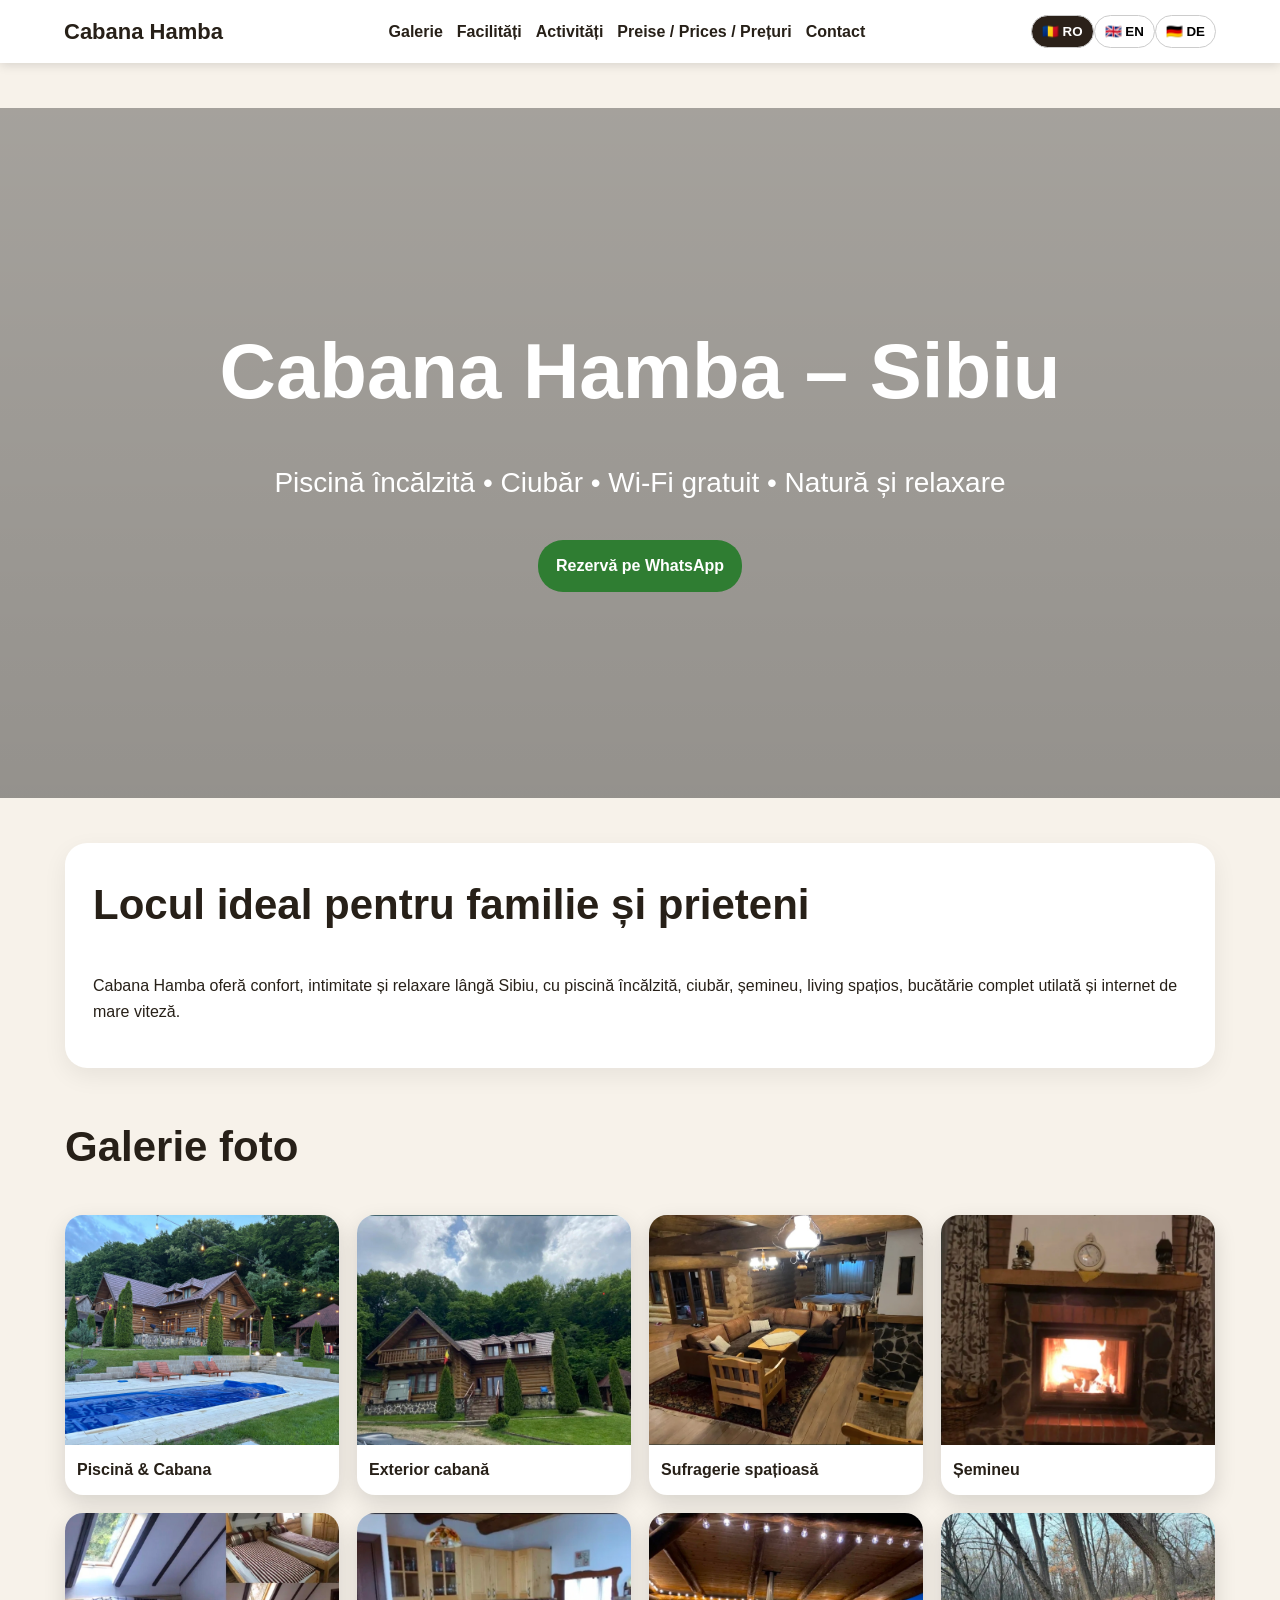
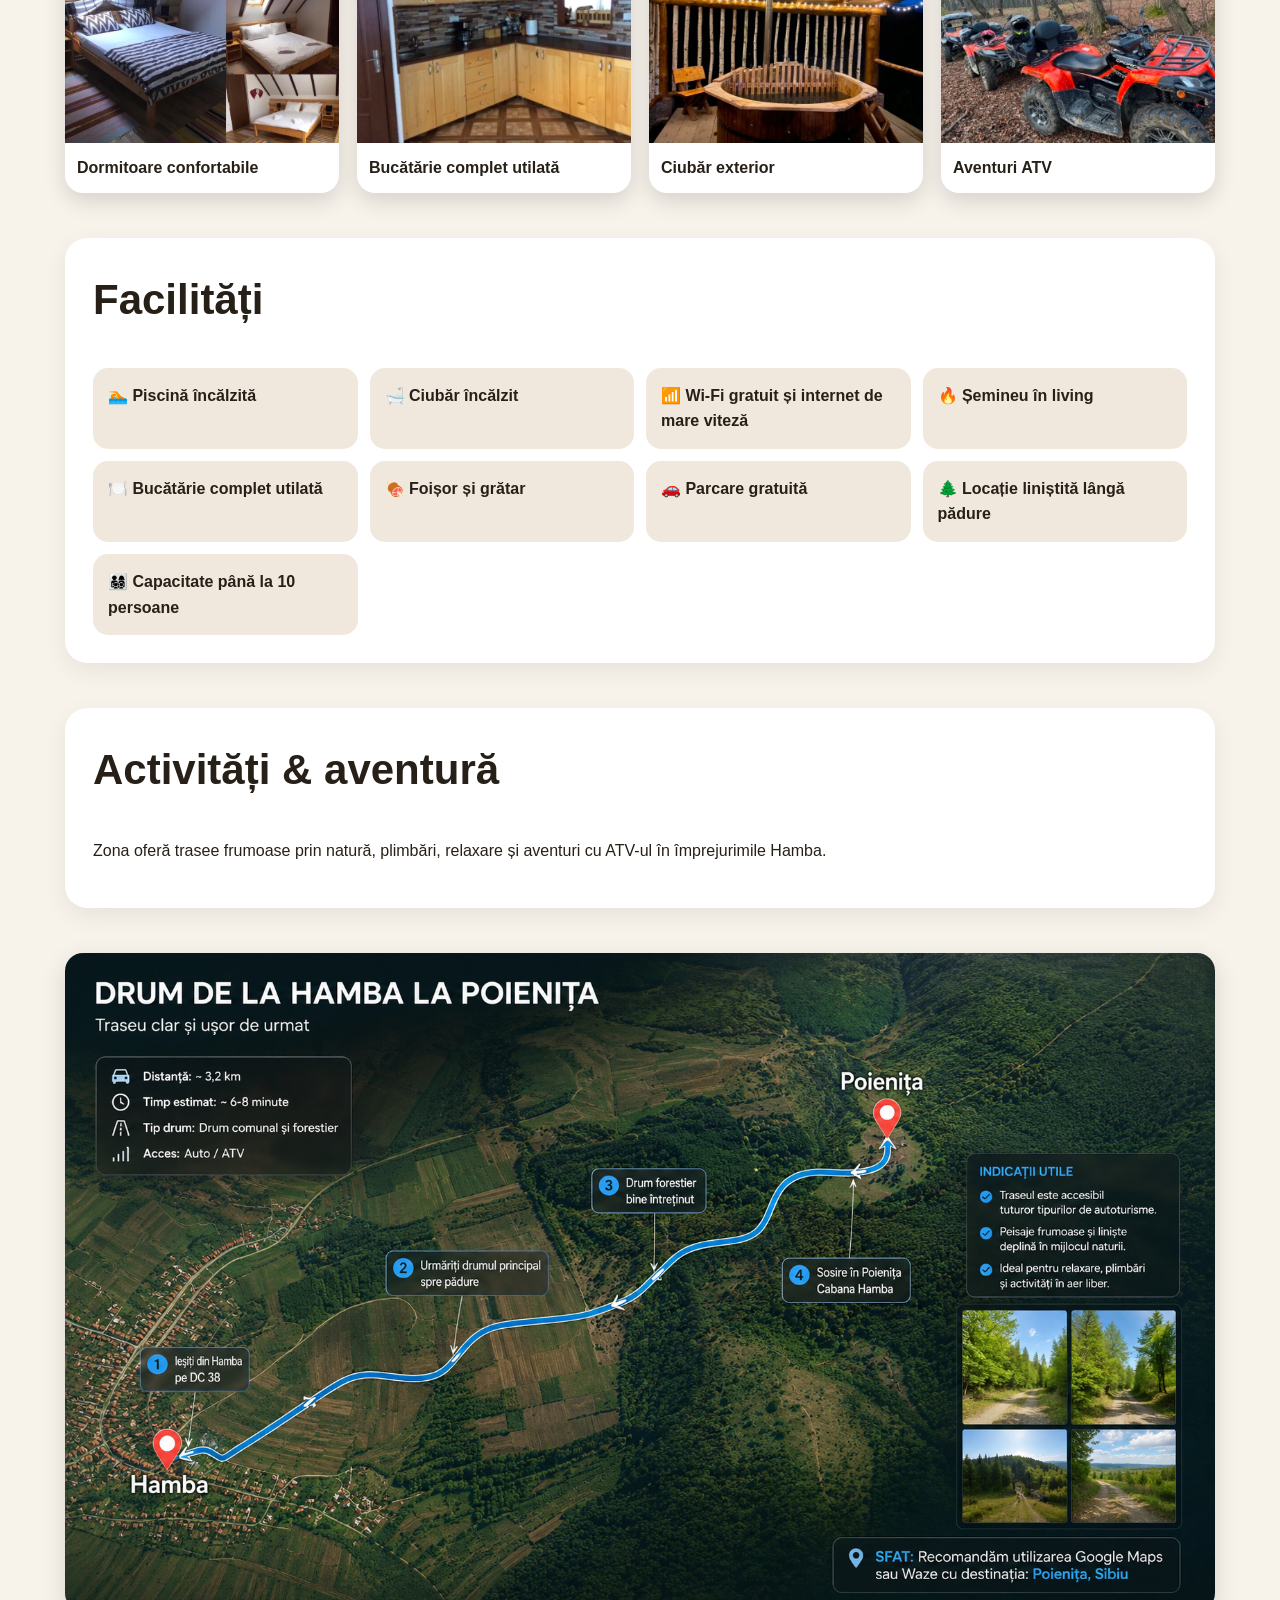
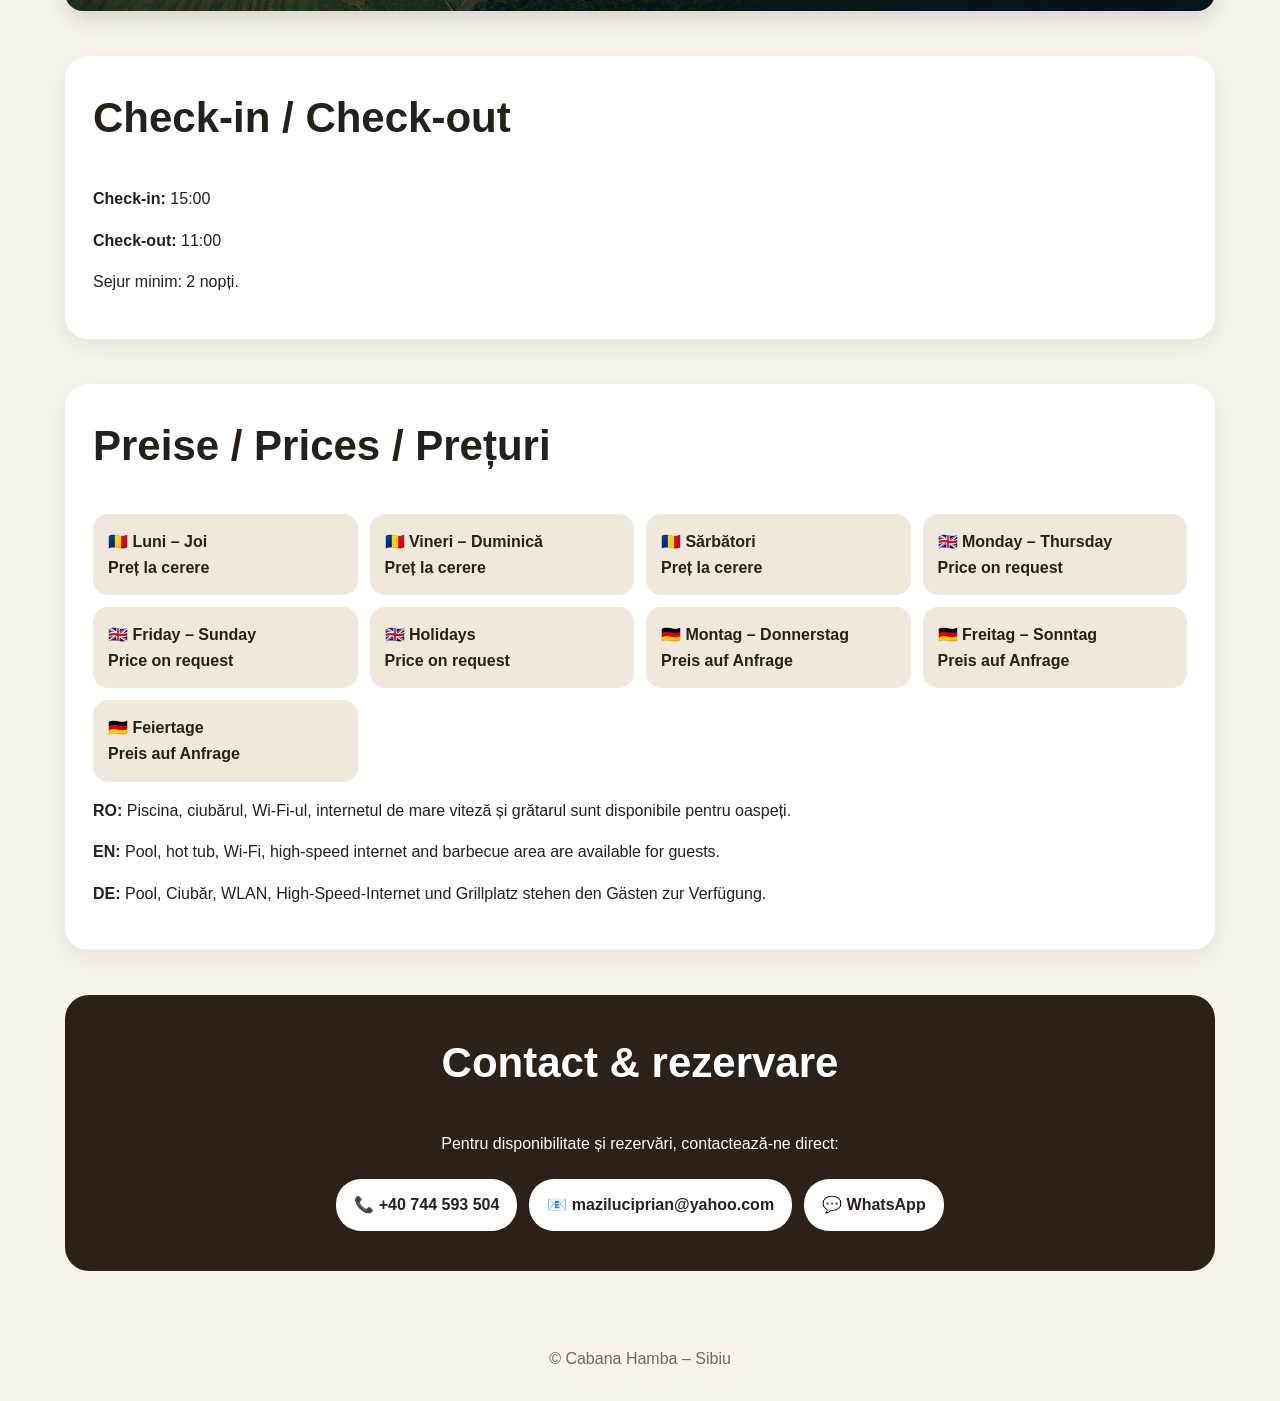
==== index.html @ 0dc269f4 "Add files via upload" ====
<!DOCTYPE html><html lang="ro"><head><meta charset="UTF-8"><meta name="viewport" content="width=device-width,initial-scale=1"><title>Cabana Hamba</title><link rel="stylesheet" href="style.css?v=4"></head><body>
<header><b>Cabana Hamba</b><nav><a data-i18n="navGallery" href="#gallery">Galerie</a><a data-i18n="navFacilities" href="#facilities">Facilități</a><a data-i18n="navActivities" href="#activities">Activități</a><a href="#prices">Preise / Prices / Prețuri</a><a data-i18n="navContact" href="#contact">Contact</a></nav><div class="lang"><button data-lang="ro">🇷🇴 RO</button><button data-lang="en">🇬🇧 EN</button><button data-lang="de">🇩🇪 DE</button></div></header>
<section class="hero"><div><h1 data-i18n="heroTitle">Cabana Hamba – Sibiu</h1><p data-i18n="heroSubtitle">Piscină încălzită • Ciubăr • Wi‑Fi gratuit • Natură și relaxare</p><a class="btn" href="https://wa.me/40744593504" data-i18n="whatsapp">Rezervă pe WhatsApp</a></div></section>
<main>
<section class="card"><h2 data-i18n="introTitle">Locul ideal pentru familie și prieteni</h2><p data-i18n="introText">Cabana Hamba oferă confort, intimitate și relaxare lângă Sibiu, cu piscină încălzită, ciubăr, șemineu, living spațios, bucătărie complet utilată și internet de mare viteză.</p></section>
<section id="gallery"><h2 data-i18n="galleryTitle">Galerie foto</h2><div class="gallery">
<figure><img src="hero-pool.jpg"><figcaption data-i18n="g1">Piscină & Cabana</figcaption></figure>
<figure><img src="cabana-exterior.jpg"><figcaption data-i18n="g2">Exterior cabană</figcaption></figure>
<figure><img src="living-room.jpg"><figcaption data-i18n="g3">Sufragerie spațioasă</figcaption></figure>
<figure><img src="fireplace.jpg"><figcaption data-i18n="g4">Șemineu</figcaption></figure>
<figure><img src="bedrooms.jpg"><figcaption data-i18n="g5">Dormitoare confortabile</figcaption></figure>
<figure><img src="kitchen.jpg"><figcaption data-i18n="g6">Bucătărie complet utilată</figcaption></figure>
<figure><img src="hot-tub.jpg"><figcaption data-i18n="g7">Ciubăr exterior</figcaption></figure>
<figure><img src="atv.jpg"><figcaption data-i18n="g8">Aventuri ATV</figcaption></figure>
</div></section>
<section id="facilities" class="card"><h2 data-i18n="facilitiesTitle">Facilități</h2><div class="features">
<div data-i18n="f1">🏊 Piscină încălzită</div><div data-i18n="f2">🛁 Ciubăr încălzit</div><div data-i18n="f3">📶 Wi‑Fi gratuit și internet de mare viteză</div><div data-i18n="f4">🔥 Șemineu în living</div><div data-i18n="f5">🍽️ Bucătărie complet utilată</div><div data-i18n="f6">🍖 Foișor și grătar</div><div data-i18n="f7">🚗 Parcare gratuită</div><div data-i18n="f8">🌲 Locație liniștită lângă pădure</div><div data-i18n="f9">👨‍👩‍👧‍👦 Capacitate până la 10 persoane</div>
</div></section>
<section id="activities" class="card"><h2 data-i18n="activitiesTitle">Activități & aventură</h2><p data-i18n="activitiesText">Zona oferă trasee frumoase prin natură, plimbări, relaxare și aventuri cu ATV-ul în împrejurimile Hamba.</p></section>
<section class="route"><img src="route-map.png" onerror="this.style.display='none'"></section>
<section class="card"><h2 data-i18n="rulesTitle">Check-in / Check-out</h2><p><b data-i18n="checkin">Check-in:</b> 15:00</p><p><b data-i18n="checkout">Check-out:</b> 11:00</p><p data-i18n="minStay">Sejur minim: 2 nopți.</p></section>

<section id="prices" class="card">
<h2>Preise / Prices / Prețuri</h2>

<div class="features">
<div><strong>🇷🇴 Luni – Joi</strong><br>Preț la cerere</div>
<div><strong>🇷🇴 Vineri – Duminică</strong><br>Preț la cerere</div>
<div><strong>🇷🇴 Sărbători</strong><br>Preț la cerere</div>

<div><strong>🇬🇧 Monday – Thursday</strong><br>Price on request</div>
<div><strong>🇬🇧 Friday – Sunday</strong><br>Price on request</div>
<div><strong>🇬🇧 Holidays</strong><br>Price on request</div>

<div><strong>🇩🇪 Montag – Donnerstag</strong><br>Preis auf Anfrage</div>
<div><strong>🇩🇪 Freitag – Sonntag</strong><br>Preis auf Anfrage</div>
<div><strong>🇩🇪 Feiertage</strong><br>Preis auf Anfrage</div>
</div>

<p><strong>RO:</strong> Piscina, ciubărul, Wi‑Fi-ul, internetul de mare viteză și grătarul sunt disponibile pentru oaspeți.</p>
<p><strong>EN:</strong> Pool, hot tub, Wi‑Fi, high-speed internet and barbecue area are available for guests.</p>
<p><strong>DE:</strong> Pool, Ciubăr, WLAN, High-Speed-Internet und Grillplatz stehen den Gästen zur Verfügung.</p>
</section>

<section id="contact" class="contact"><h2 data-i18n="contactTitle">Contact & rezervare</h2><p data-i18n="contactText">Pentru disponibilitate și rezervări, contactează-ne direct:</p><a href="tel:+40744593504">📞 +40 744 593 504</a><a href="mailto:maziluciprian@yahoo.com">📧 maziluciprian@yahoo.com</a><a href="https://wa.me/40744593504">💬 WhatsApp</a></section>
</main><footer>© Cabana Hamba – Sibiu</footer><script src="script.js?v=4"></script>
<div id="lightbox" class="lightbox" onclick="this.style.display='none'">
    <img id="lightbox-img">
</div>

<script>
document.querySelectorAll('.gallery img').forEach(img => {
    img.addEventListener('click', function() {
        document.getElementById('lightbox').style.display = 'flex';
        document.getElementById('lightbox-img').src = this.src;
    });
});
</script>
</body></html>
---- style.css ----
body{margin:0;font-family:Arial,Helvetica,sans-serif;background:#f7f2ea;color:#272018;line-height:1.6}header{position:sticky;top:0;z-index:10;background:white;display:flex;gap:16px;align-items:center;justify-content:space-between;padding:14px 5%;box-shadow:0 2px 10px #0002}header b{font-size:22px}nav{display:flex;gap:14px;flex-wrap:wrap}nav a{text-decoration:none;color:#272018;font-weight:700}.lang button{border:1px solid #ccc;background:white;padding:8px 10px;border-radius:20px;font-weight:800}.lang button.active{background:#2b2119;color:white}.hero{min-height:70vh;background:linear-gradient(#0005,#0006),url('assets/hero-pool.jpg') center/cover;display:grid;place-items:center;text-align:center;color:white;padding:30px}.hero h1{font-size:clamp(38px,7vw,78px);margin:0}.hero p{font-size:clamp(18px,3vw,28px)}.btn,.contact a{display:inline-block;background:#2f7d32;color:white;padding:13px 18px;border-radius:25px;text-decoration:none;font-weight:800;margin:6px}main{width:min(1150px,92%);margin:auto}section{margin:45px 0}.card{background:white;border-radius:22px;padding:28px;box-shadow:0 8px 25px #0001}h2{font-size:clamp(28px,4vw,42px);margin-top:0}.gallery{display:grid;grid-template-columns:repeat(auto-fit,minmax(240px,1fr));gap:18px}.gallery figure{margin:0;background:white;border-radius:18px;overflow:hidden;box-shadow:0 8px 22px #0002}.gallery img{width:100%;height:230px;object-fit:cover;display:block}.gallery figcaption{padding:12px;font-weight:800}.features{display:grid;grid-template-columns:repeat(auto-fit,minmax(240px,1fr));gap:12px}.features div{background:#f0e8dc;border-radius:15px;padding:15px;font-weight:700}.route{display:grid;grid-template-columns:repeat(auto-fit,minmax(280px,1fr));gap:18px}.route img{width:100%;border-radius:18px;box-shadow:0 8px 24px #0002}.contact{text-align:center;background:#2b2119;color:white;border-radius:24px;padding:34px}.contact a{background:white;color:#2b2119}footer{text-align:center;padding:30px;color:#766}@media(max-width:760px){header{flex-direction:column;align-items:flex-start}.lang{align-self:flex-end}}.gallery img{
    cursor:pointer;
    transition:0.3s;
}

.gallery img:hover{
    transform:scale(1.03);
}

.lightbox{
    display:none;
    position:fixed;
    top:0;
    left:0;
    width:100%;
    height:100%;
    background:rgba(0,0,0,0.9);
    justify-content:center;
    align-items:center;
    z-index:9999;
}

.lightbox img{
    max-width:95%;
    max-height:95%;
    border-radius:10px;
}
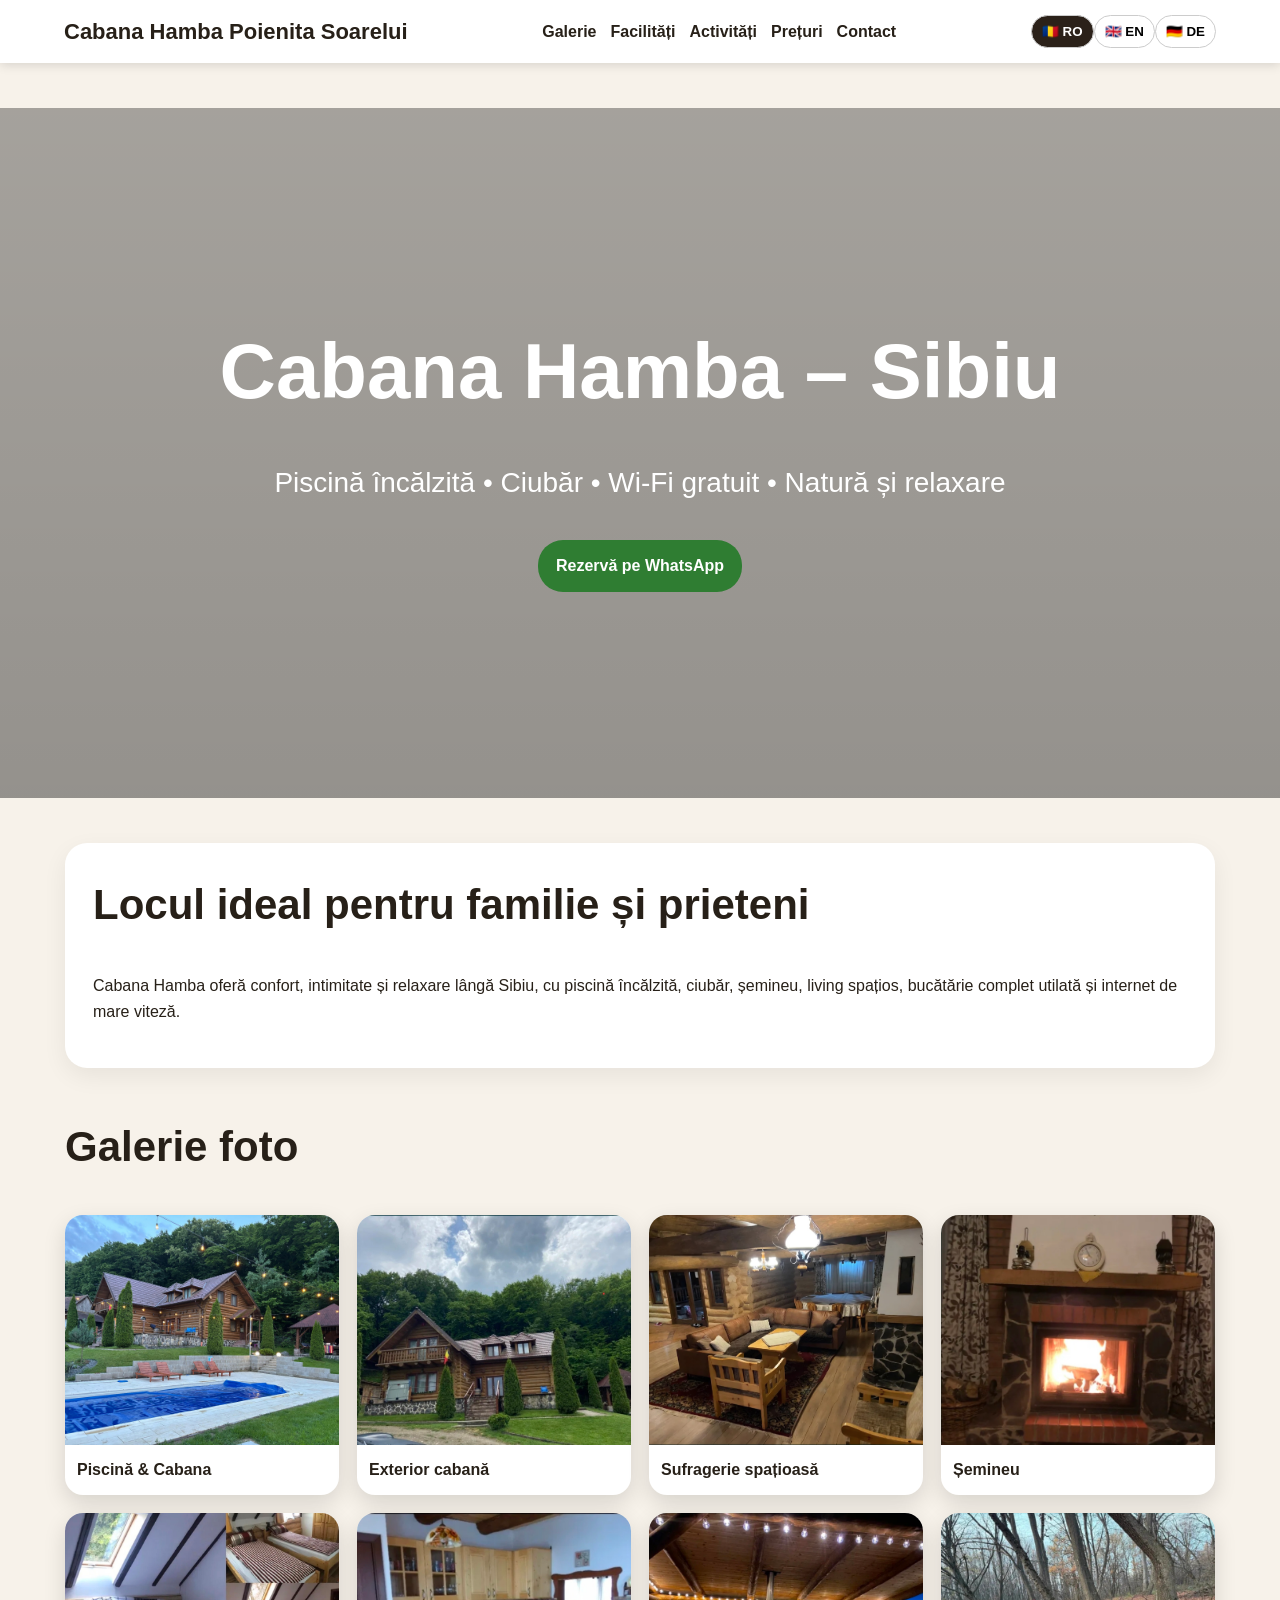
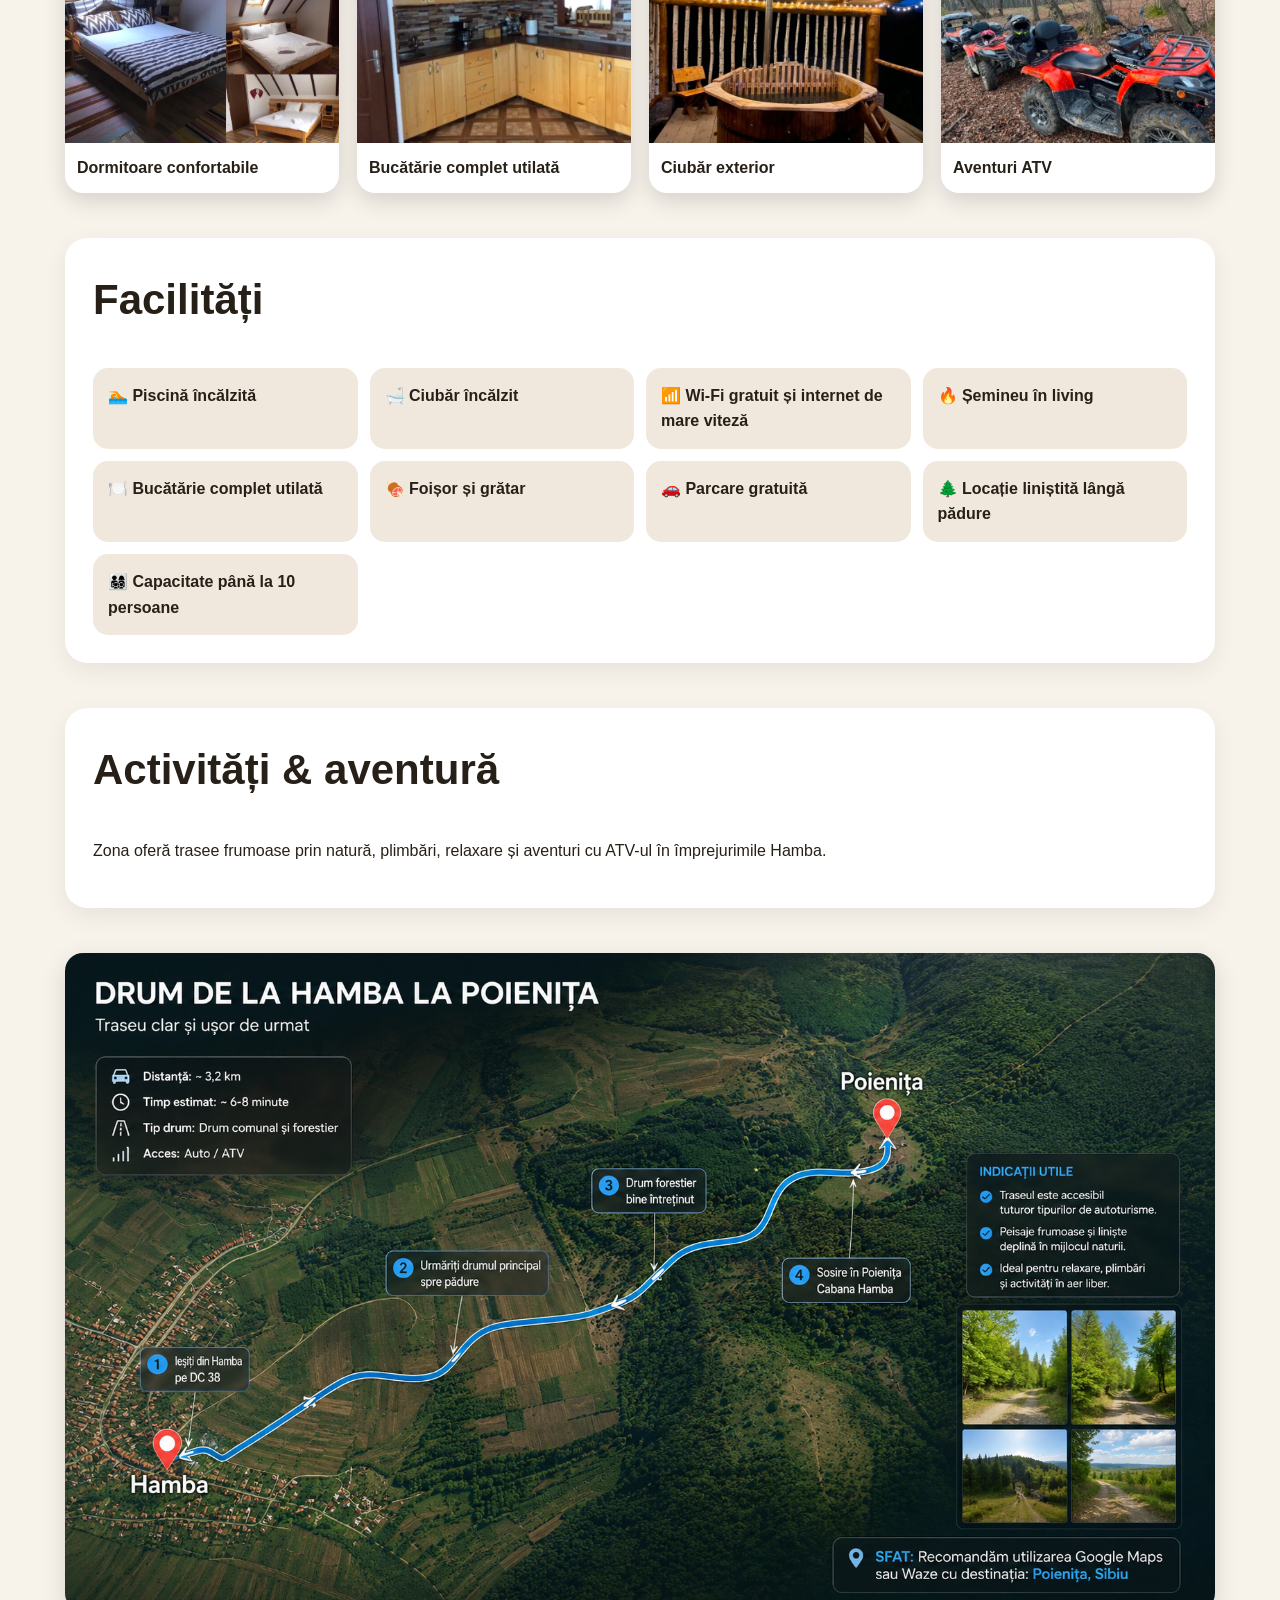
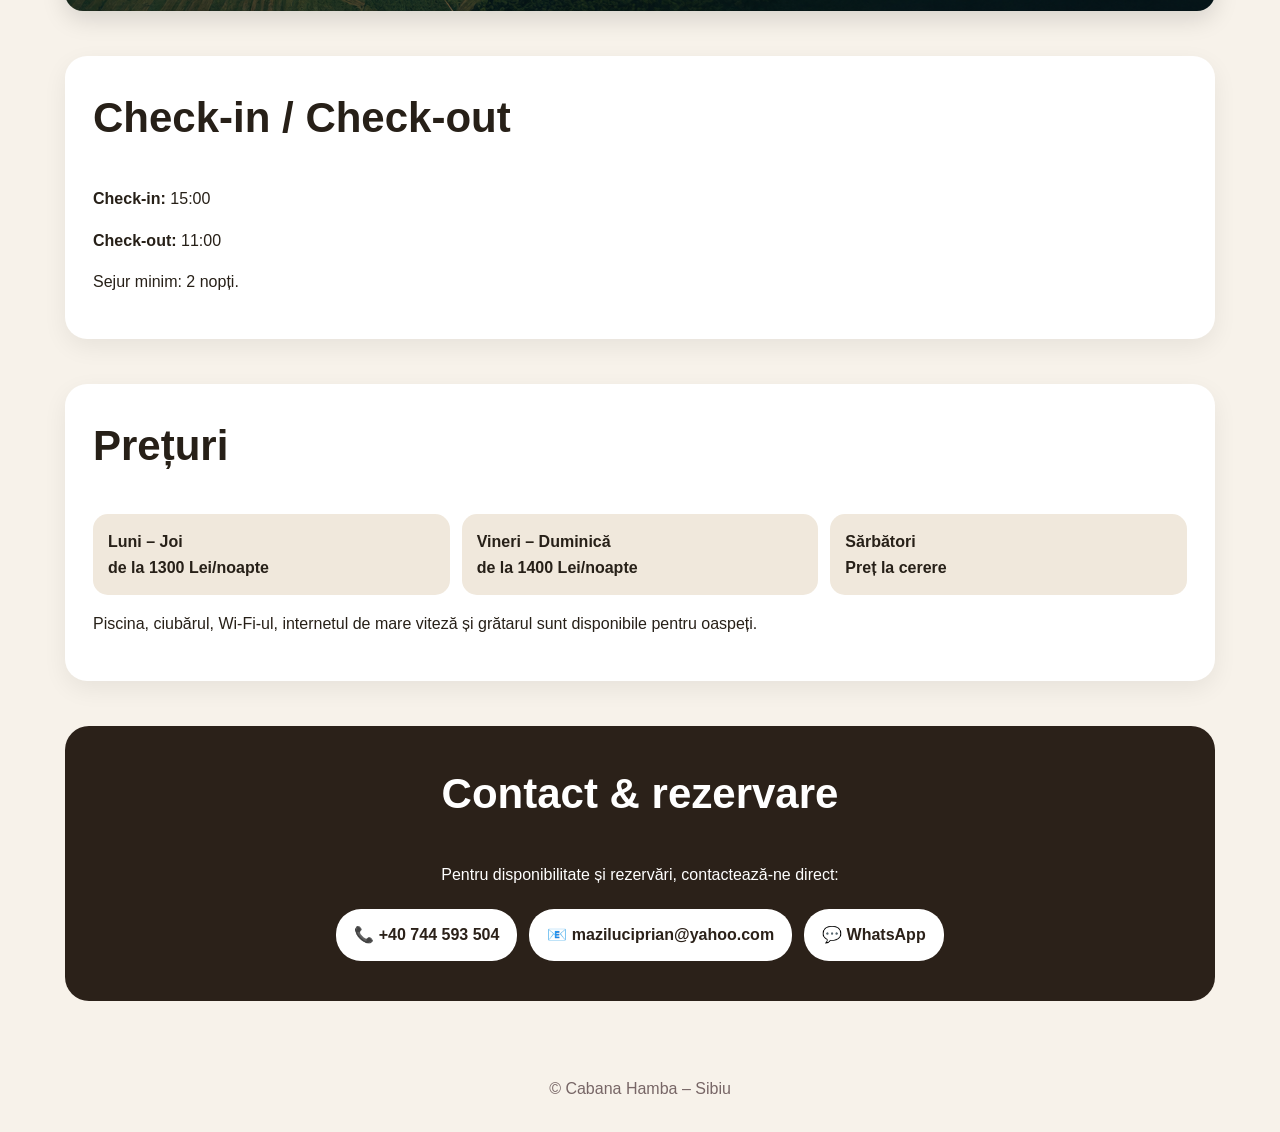
==== commit d3da793b: "Update index.html" ====
--- a/index.html
+++ b/index.html
@@ -1,9 +1,9 @@
 <!DOCTYPE html><html lang="ro"><head><meta charset="UTF-8"><meta name="viewport" content="width=device-width,initial-scale=1"><title>Cabana Hamba</title><link rel="stylesheet" href="style.css?v=4"></head><body>
-<header><b>Cabana Hamba</b><nav><a data-i18n="navGallery" href="#gallery">Galerie</a><a data-i18n="navFacilities" href="#facilities">Facilități</a><a data-i18n="navActivities" href="#activities">Activități</a><a href="#prices">Preise / Prices / Prețuri</a><a data-i18n="navContact" href="#contact">Contact</a></nav><div class="lang"><button data-lang="ro">🇷🇴 RO</button><button data-lang="en">🇬🇧 EN</button><button data-lang="de">🇩🇪 DE</button></div></header>
+<header><b>Cabana Hamba Poienita Soarelui</b><nav><a data-i18n="navGallery" href="#gallery">Galerie</a><a data-i18n="navFacilities" href="#facilities">Facilități</a><a data-i18n="navActivities" href="#activities">Activități</a><a data-i18n="navPrices" href="#prices">Prețuri</a><a data-i18n="navContact" href="#contact">Contact</a></nav><div class="lang"><button data-lang="ro">🇷🇴 RO</button><button data-lang="en">🇬🇧 EN</button><button data-lang="de">🇩🇪 DE</button></div></header>
 <section class="hero"><div><h1 data-i18n="heroTitle">Cabana Hamba – Sibiu</h1><p data-i18n="heroSubtitle">Piscină încălzită • Ciubăr • Wi‑Fi gratuit • Natură și relaxare</p><a class="btn" href="https://wa.me/40744593504" data-i18n="whatsapp">Rezervă pe WhatsApp</a></div></section>
 <main>
 <section class="card"><h2 data-i18n="introTitle">Locul ideal pentru familie și prieteni</h2><p data-i18n="introText">Cabana Hamba oferă confort, intimitate și relaxare lângă Sibiu, cu piscină încălzită, ciubăr, șemineu, living spațios, bucătărie complet utilată și internet de mare viteză.</p></section>
-<section id="gallery"><h2 data-i18n="galleryTitle">Galerie foto</h2><div class="gallery">
+<section id="gallery"><h2 data-i18n="galleryTitle">Galerfie foto</h2><div class="gallery">
 <figure><img src="hero-pool.jpg"><figcaption data-i18n="g1">Piscină & Cabana</figcaption></figure>
 <figure><img src="cabana-exterior.jpg"><figcaption data-i18n="g2">Exterior cabană</figcaption></figure>
 <figure><img src="living-room.jpg"><figcaption data-i18n="g3">Sufragerie spațioasă</figcaption></figure>
@@ -21,25 +21,15 @@
 <section class="card"><h2 data-i18n="rulesTitle">Check-in / Check-out</h2><p><b data-i18n="checkin">Check-in:</b> 15:00</p><p><b data-i18n="checkout">Check-out:</b> 11:00</p><p data-i18n="minStay">Sejur minim: 2 nopți.</p></section>
 
 <section id="prices" class="card">
-<h2>Preise / Prices / Prețuri</h2>
+<h2 data-i18n="pricesTitle">Prețuri</h2>
 
 <div class="features">
-<div><strong>🇷🇴 Luni – Joi</strong><br>Preț la cerere</div>
-<div><strong>🇷🇴 Vineri – Duminică</strong><br>Preț la cerere</div>
-<div><strong>🇷🇴 Sărbători</strong><br>Preț la cerere</div>
-
-<div><strong>🇬🇧 Monday – Thursday</strong><br>Price on request</div>
-<div><strong>🇬🇧 Friday – Sunday</strong><br>Price on request</div>
-<div><strong>🇬🇧 Holidays</strong><br>Price on request</div>
-
-<div><strong>🇩🇪 Montag – Donnerstag</strong><br>Preis auf Anfrage</div>
-<div><strong>🇩🇪 Freitag – Sonntag</strong><br>Preis auf Anfrage</div>
-<div><strong>🇩🇪 Feiertage</strong><br>Preis auf Anfrage</div>
+<div><strong data-i18n="priceWeekTitle">Luni – Joi</strong><br><span data-i18n="priceWeekText">de la 1300 Lei/noapte</span></div>
+<div><strong data-i18n="priceWeekendTitle">Vineri – Duminică</strong><br><span data-i18n="priceWeekendText">de la 1400 Lei/noapte</span></div>
+<div><strong data-i18n="priceHolidayTitle">Sărbători</strong><br><span data-i18n="priceHolidayText">Preț la cerere</span></div>
 </div>
 
-<p><strong>RO:</strong> Piscina, ciubărul, Wi‑Fi-ul, internetul de mare viteză și grătarul sunt disponibile pentru oaspeți.</p>
-<p><strong>EN:</strong> Pool, hot tub, Wi‑Fi, high-speed internet and barbecue area are available for guests.</p>
-<p><strong>DE:</strong> Pool, Ciubăr, WLAN, High-Speed-Internet und Grillplatz stehen den Gästen zur Verfügung.</p>
+<p data-i18n="priceNote">Piscina, ciubărul, Wi‑Fi-ul, internetul de mare viteză și grătarul sunt disponibile pentru oaspeți.</p>
 </section>
 
 <section id="contact" class="contact"><h2 data-i18n="contactTitle">Contact & rezervare</h2><p data-i18n="contactText">Pentru disponibilitate și rezervări, contactează-ne direct:</p><a href="tel:+40744593504">📞 +40 744 593 504</a><a href="mailto:maziluciprian@yahoo.com">📧 maziluciprian@yahoo.com</a><a href="https://wa.me/40744593504">💬 WhatsApp</a></section>
@@ -56,4 +46,56 @@
     });
 });
 </script>
+
+<script>
+(function(){
+const priceTranslations={
+ro:{
+navPrices:"Prețuri",
+pricesTitle:"Prețuri",
+priceWeekTitle:"Luni – Joi",
+priceWeekText:"de la 1300 Lei/noapte",
+priceWeekendTitle:"Vineri – Duminică",
+priceWeekendText:"de la 1400 Lei/noapte",
+priceHolidayTitle:"Sărbători",
+priceHolidayText:"Preț la cerere",
+priceNote:"Piscina, ciubărul, Wi‑Fi-ul, internetul de mare viteză și grătarul sunt disponibile pentru oaspeți."
+},
+en:{
+navPrices:"Prices",
+pricesTitle:"Prices",
+priceWeekTitle:"Monday – Thursday",
+priceWeekText:"from 1300 Lei/night",
+priceWeekendTitle:"Friday – Sunday",
+priceWeekendText:"from 1400 Lei/night",
+priceHolidayTitle:"Holidays",
+priceHolidayText:"Price on request",
+priceNote:"Pool, hot tub, Wi‑Fi, high-speed internet and barbecue area are available for guests."
+},
+de:{
+navPrices:"Preise",
+pricesTitle:"Preise",
+priceWeekTitle:"Montag – Donnerstag",
+priceWeekText:"ab 1300 Lei/Nacht",
+priceWeekendTitle:"Freitag – Sonntag",
+priceWeekendText:"ab 1400 Lei/Nacht",
+priceHolidayTitle:"Feiertage",
+priceHolidayText:"Preis auf Anfrage",
+priceNote:"Pool, Ciubăr, WLAN, High-Speed-Internet und Grillplatz stehen den Gästen zur Verfügung."
+}
+};
+function applyPrices(lang){
+ const d=priceTranslations[lang]||priceTranslations.ro;
+ document.querySelectorAll("[data-i18n]").forEach(el=>{
+   const key=el.getAttribute("data-i18n");
+   if(d[key]) el.textContent=d[key];
+ });
+}
+document.querySelectorAll("[data-lang]").forEach(btn=>{
+ btn.addEventListener("click",()=>setTimeout(()=>applyPrices(btn.dataset.lang),80));
+});
+applyPrices(localStorage.getItem("cabanaLang")||document.documentElement.lang||"ro");
+})();
+</script>
+
 </body></html>
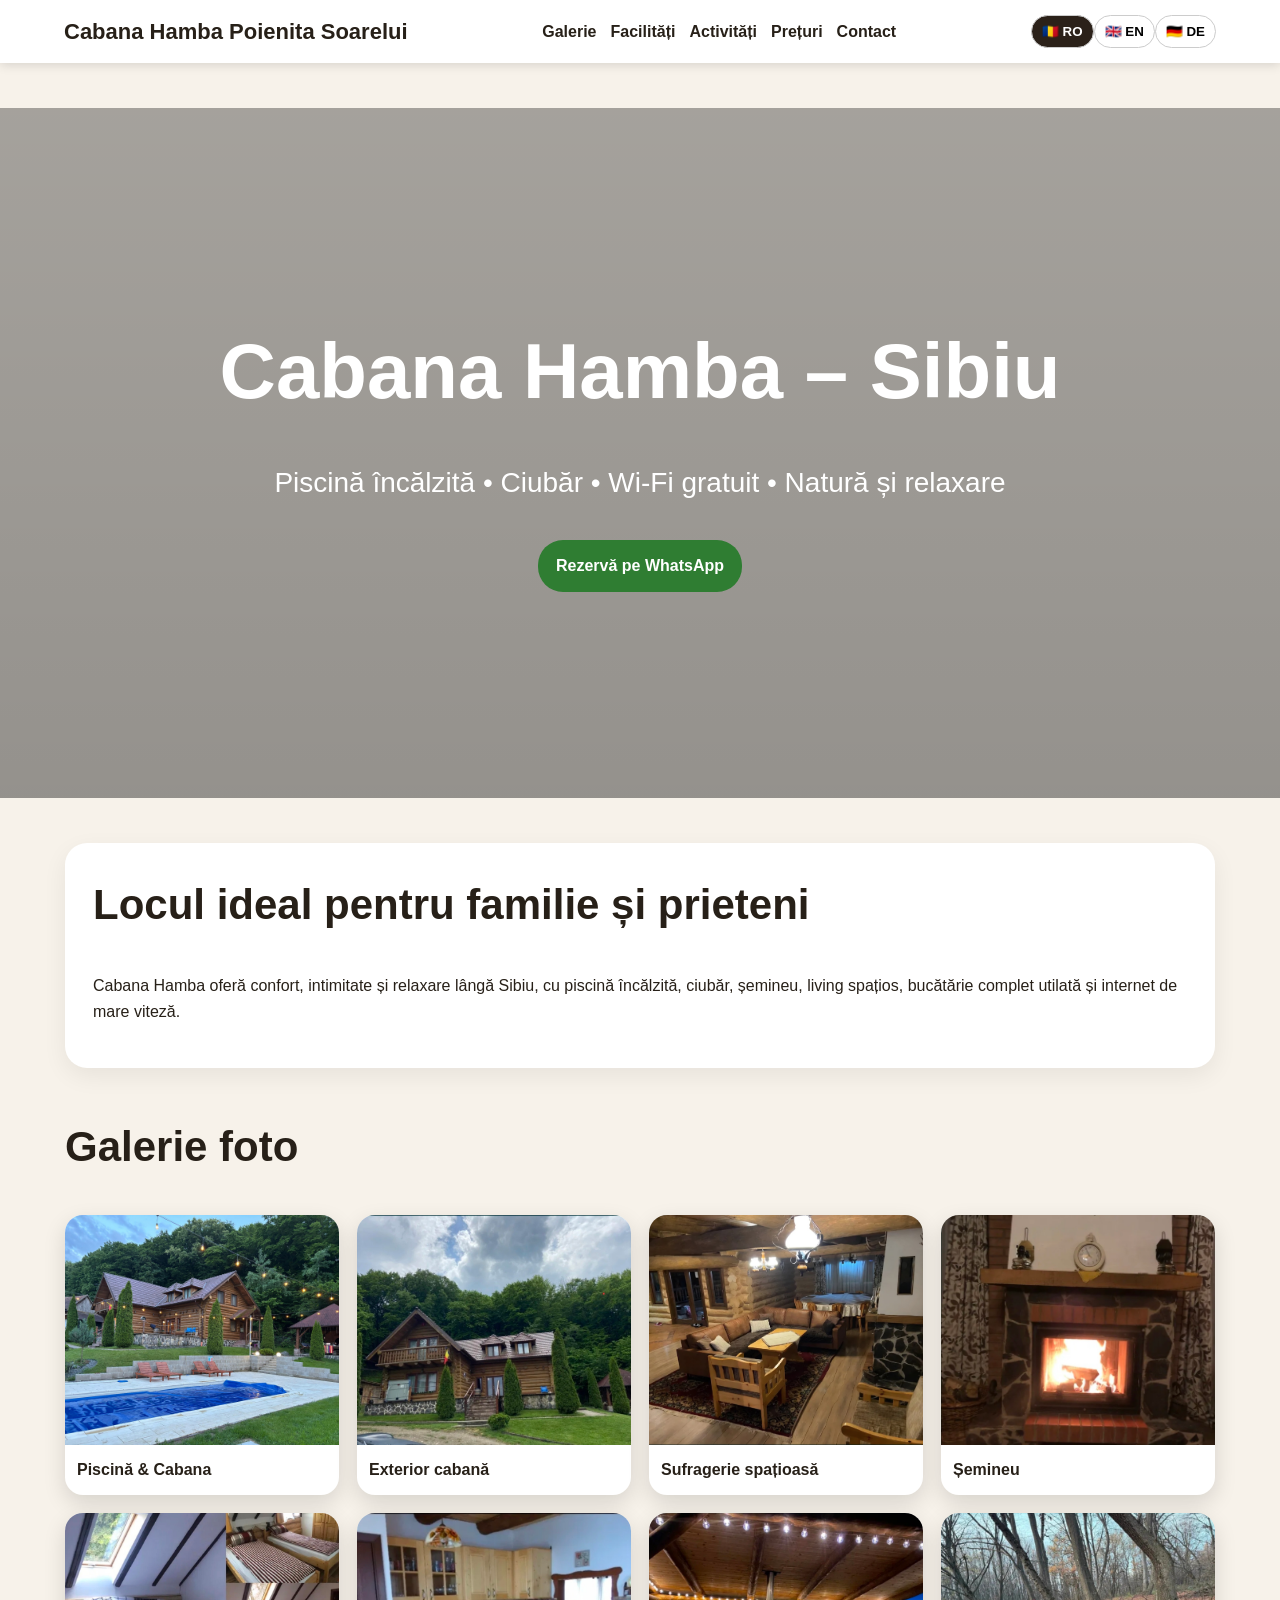
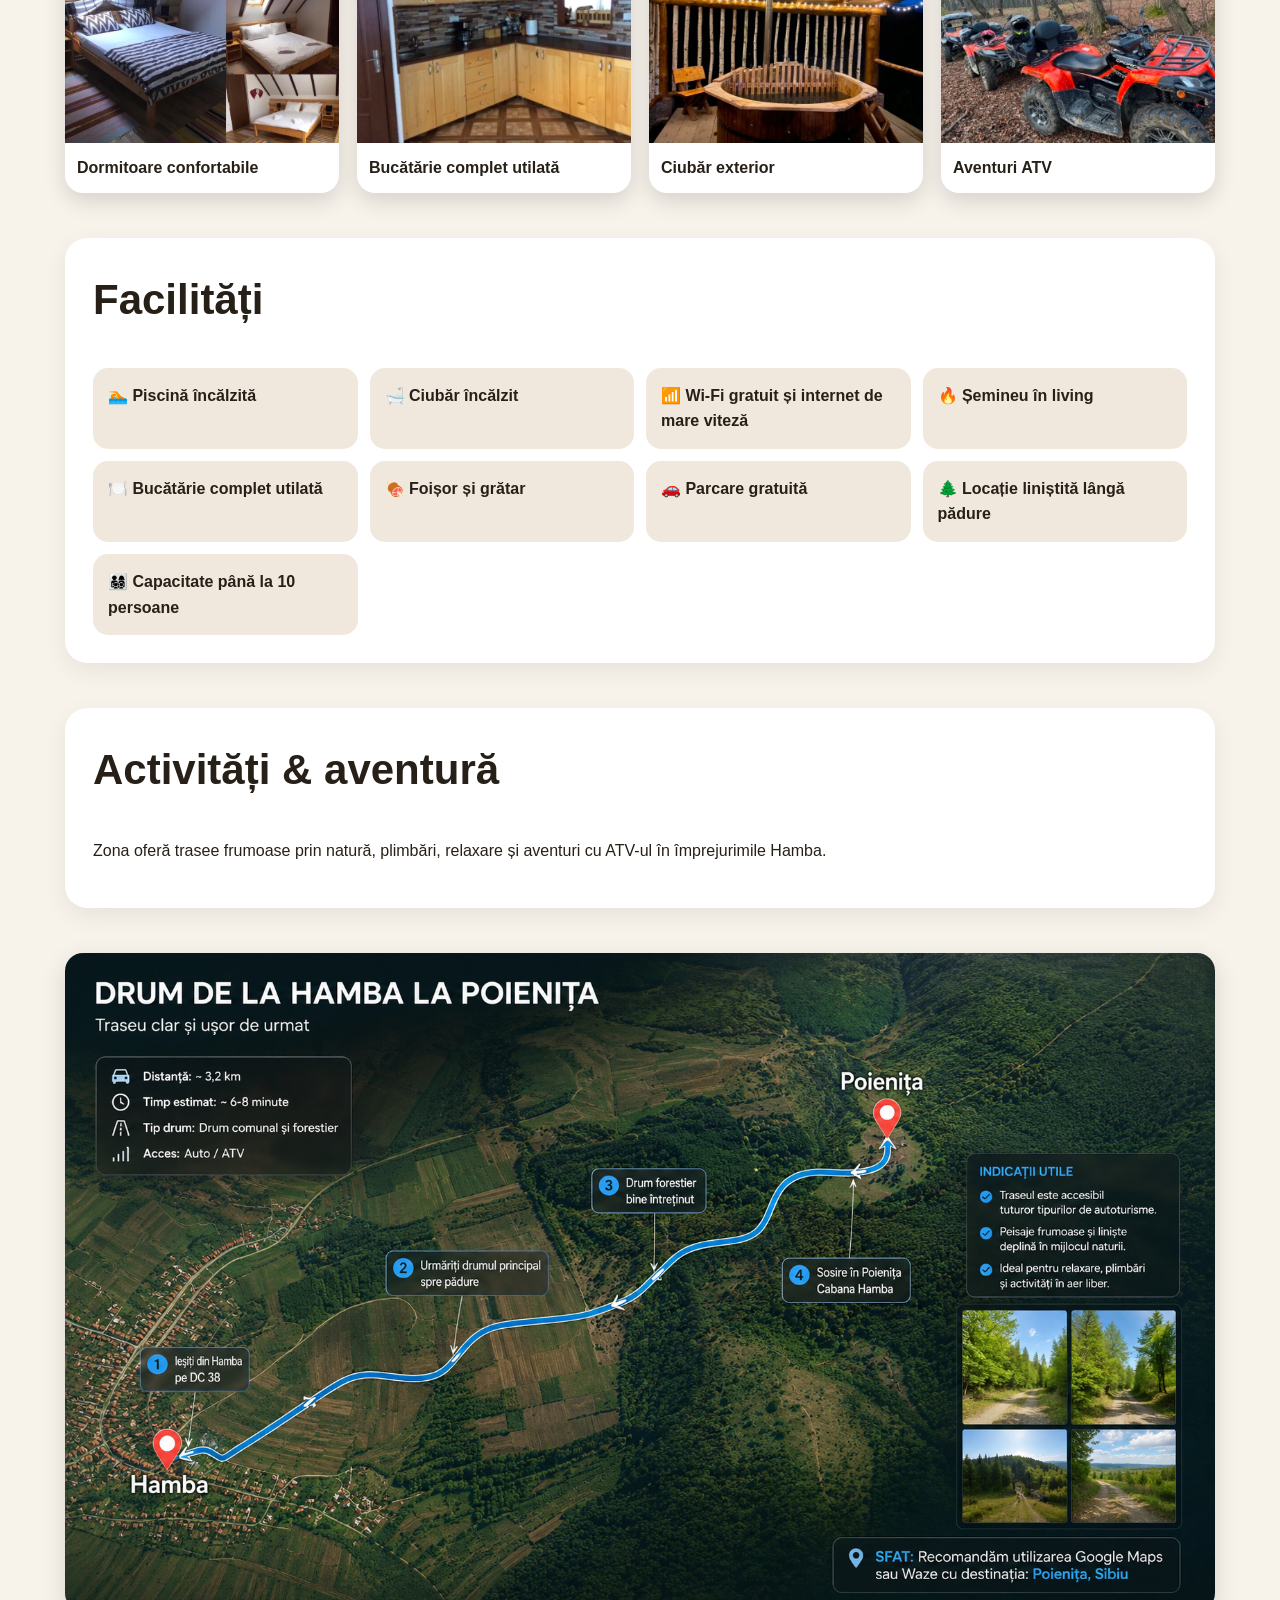
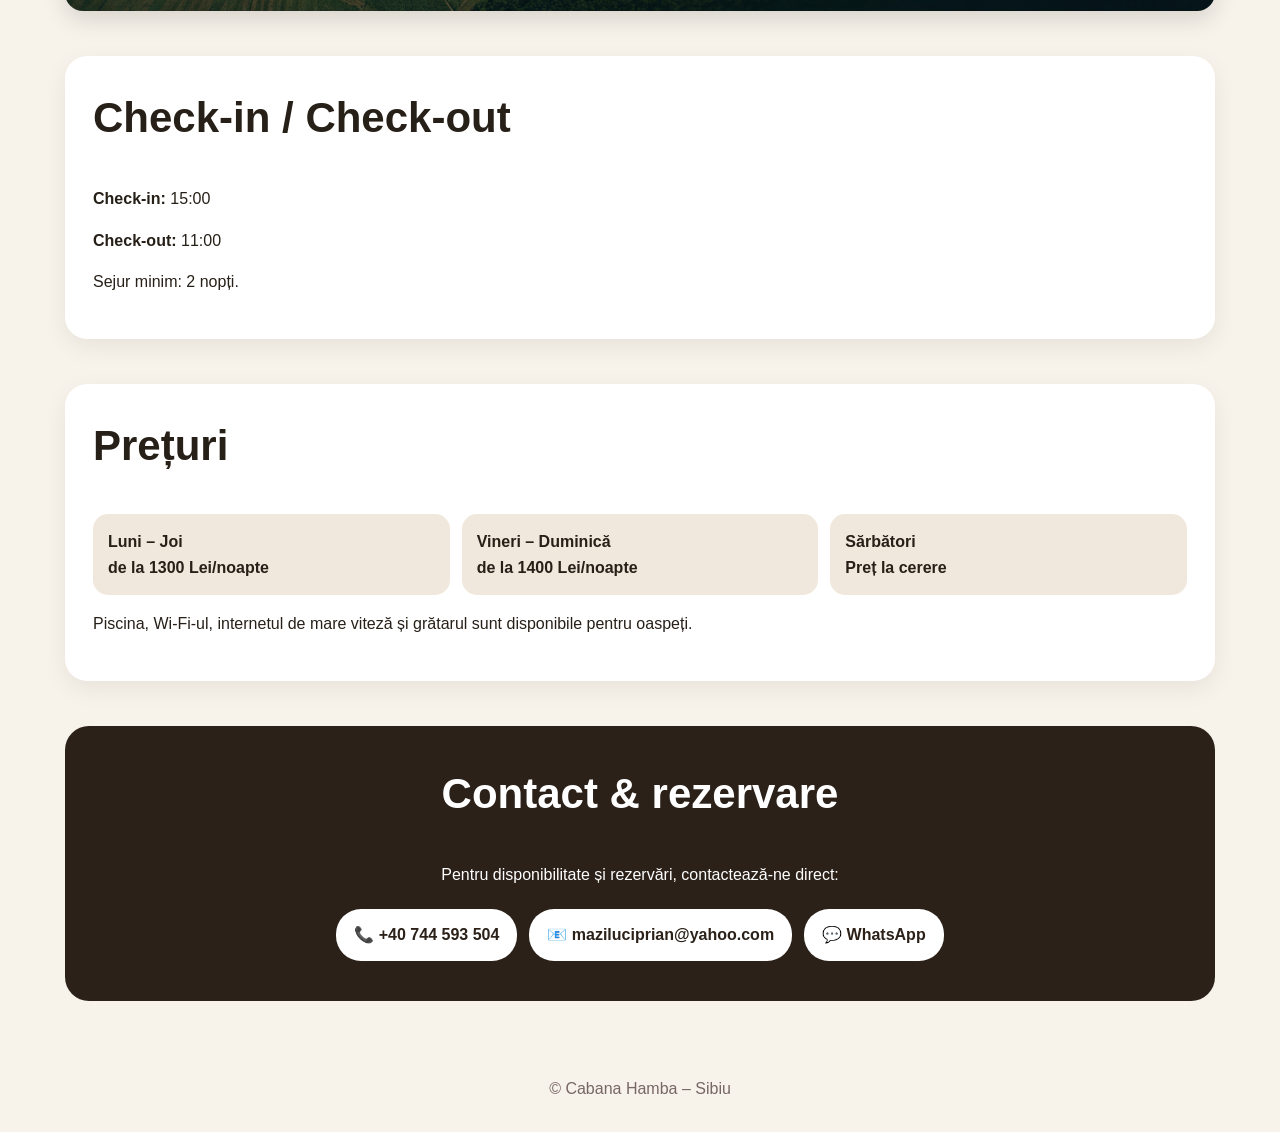
==== commit e5d3ed09: "Update index.html" ====
--- a/index.html
+++ b/index.html
@@ -29,7 +29,7 @@
 <div><strong data-i18n="priceHolidayTitle">Sărbători</strong><br><span data-i18n="priceHolidayText">Preț la cerere</span></div>
 </div>
 
-<p data-i18n="priceNote">Piscina, ciubărul, Wi‑Fi-ul, internetul de mare viteză și grătarul sunt disponibile pentru oaspeți.</p>
+<p data-i18n="priceNote">Piscina, Wi‑Fi-ul, internetul de mare viteză și grătarul sunt disponibile pentru oaspeți.</p>
 </section>
 
 <section id="contact" class="contact"><h2 data-i18n="contactTitle">Contact & rezervare</h2><p data-i18n="contactText">Pentru disponibilitate și rezervări, contactează-ne direct:</p><a href="tel:+40744593504">📞 +40 744 593 504</a><a href="mailto:maziluciprian@yahoo.com">📧 maziluciprian@yahoo.com</a><a href="https://wa.me/40744593504">💬 WhatsApp</a></section>
@@ -59,7 +59,7 @@
 priceWeekendText:"de la 1400 Lei/noapte",
 priceHolidayTitle:"Sărbători",
 priceHolidayText:"Preț la cerere",
-priceNote:"Piscina, ciubărul, Wi‑Fi-ul, internetul de mare viteză și grătarul sunt disponibile pentru oaspeți."
+priceNote:"Piscina, Wi‑Fi-ul, internetul de mare viteză și grătarul sunt disponibile pentru oaspeți."
 },
 en:{
 navPrices:"Prices",
@@ -70,7 +70,7 @@
 priceWeekendText:"from 1400 Lei/night",
 priceHolidayTitle:"Holidays",
 priceHolidayText:"Price on request",
-priceNote:"Pool, hot tub, Wi‑Fi, high-speed internet and barbecue area are available for guests."
+priceNote:"Pool, Wi‑Fi, high-speed internet and barbecue area are available for guests."
 },
 de:{
 navPrices:"Preise",
@@ -81,7 +81,7 @@
 priceWeekendText:"ab 1400 Lei/Nacht",
 priceHolidayTitle:"Feiertage",
 priceHolidayText:"Preis auf Anfrage",
-priceNote:"Pool, Ciubăr, WLAN, High-Speed-Internet und Grillplatz stehen den Gästen zur Verfügung."
+priceNote:"Pool, WLAN, High-Speed-Internet und Grillplatz stehen den Gästen zur Verfügung."
 }
 };
 function applyPrices(lang){
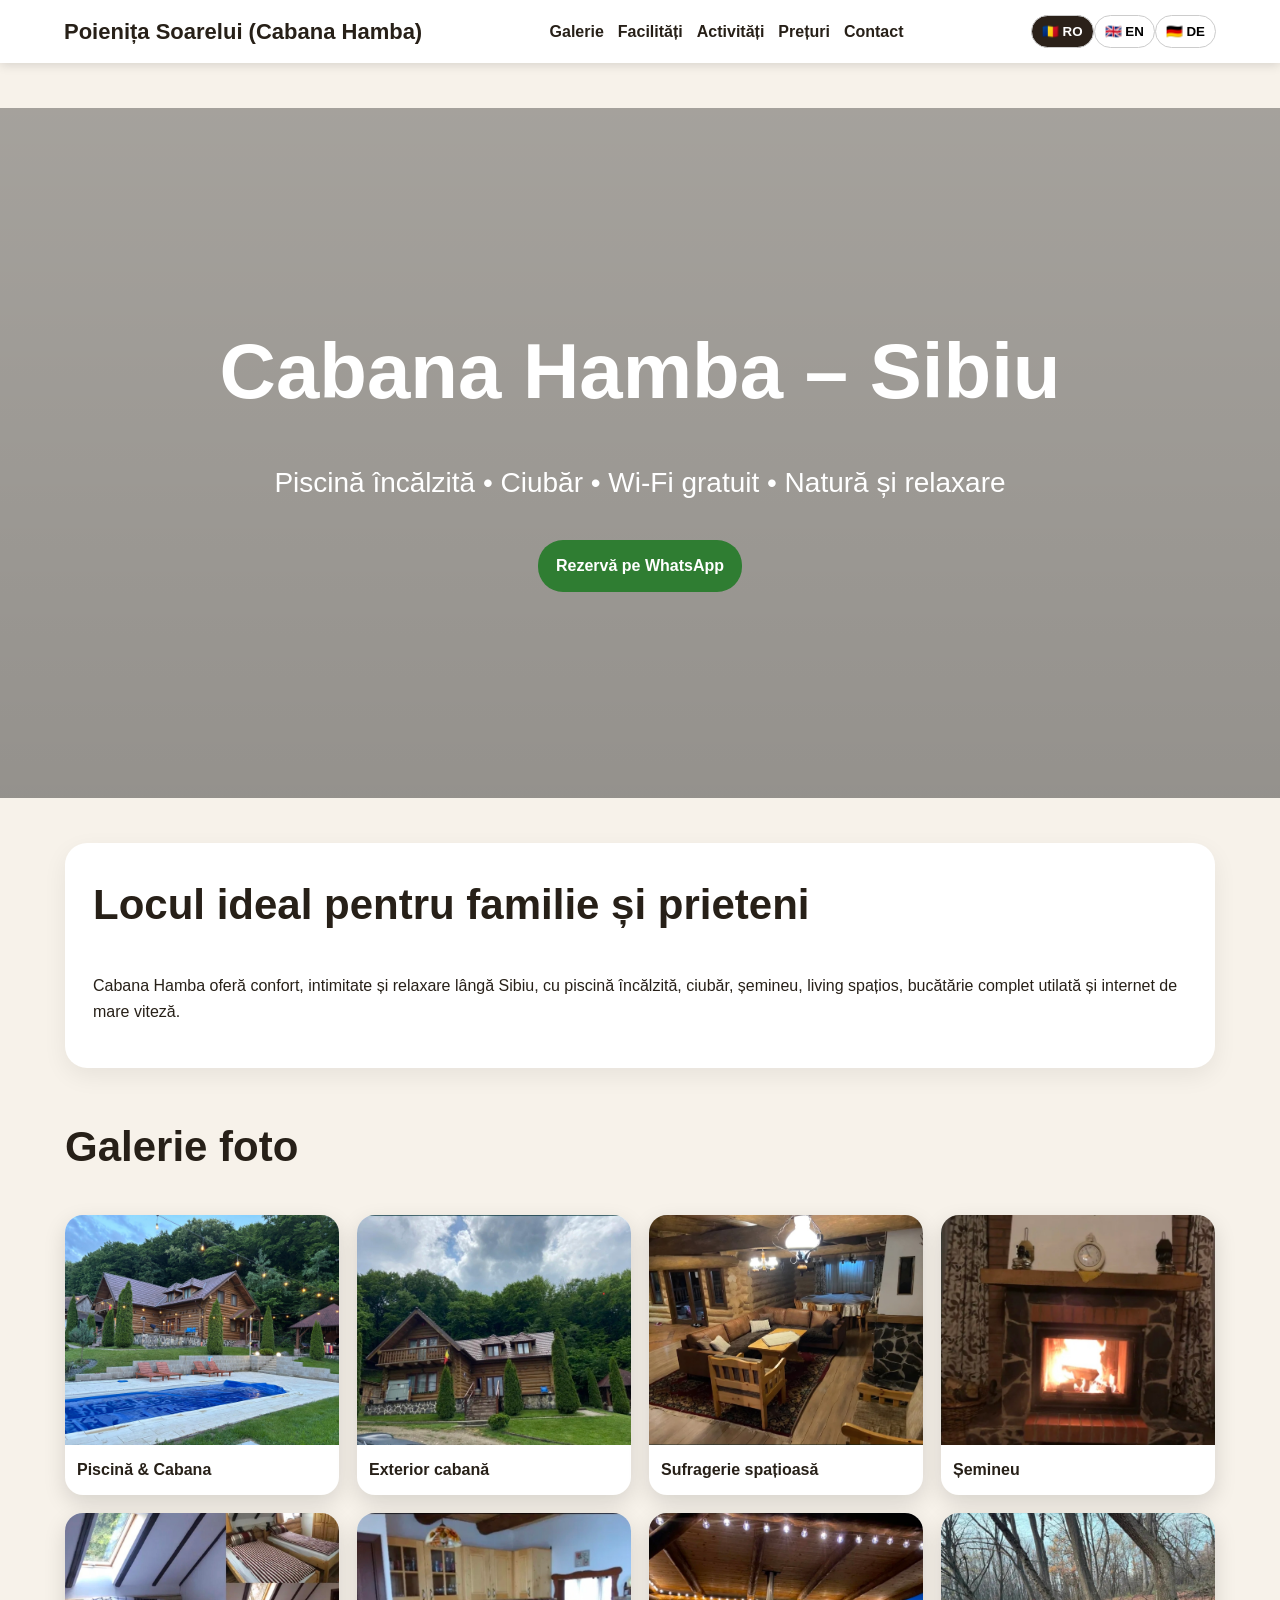
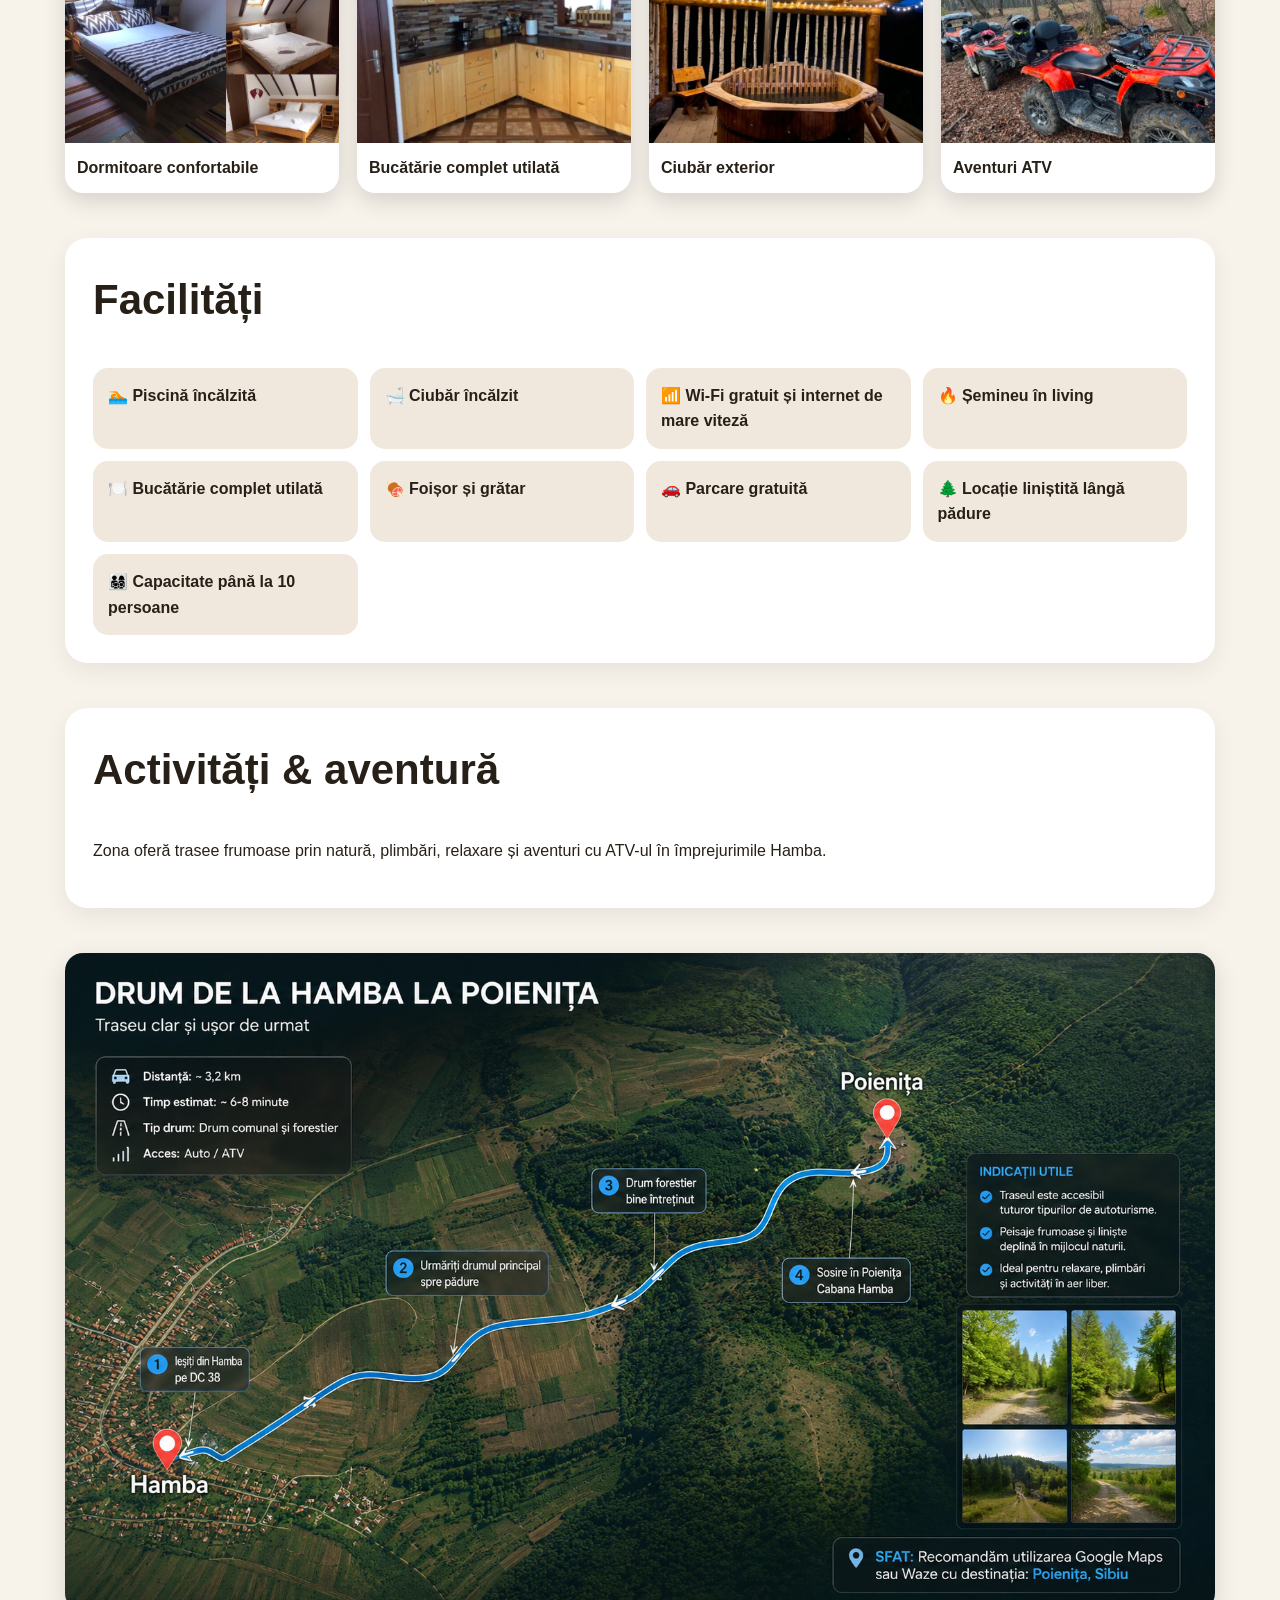
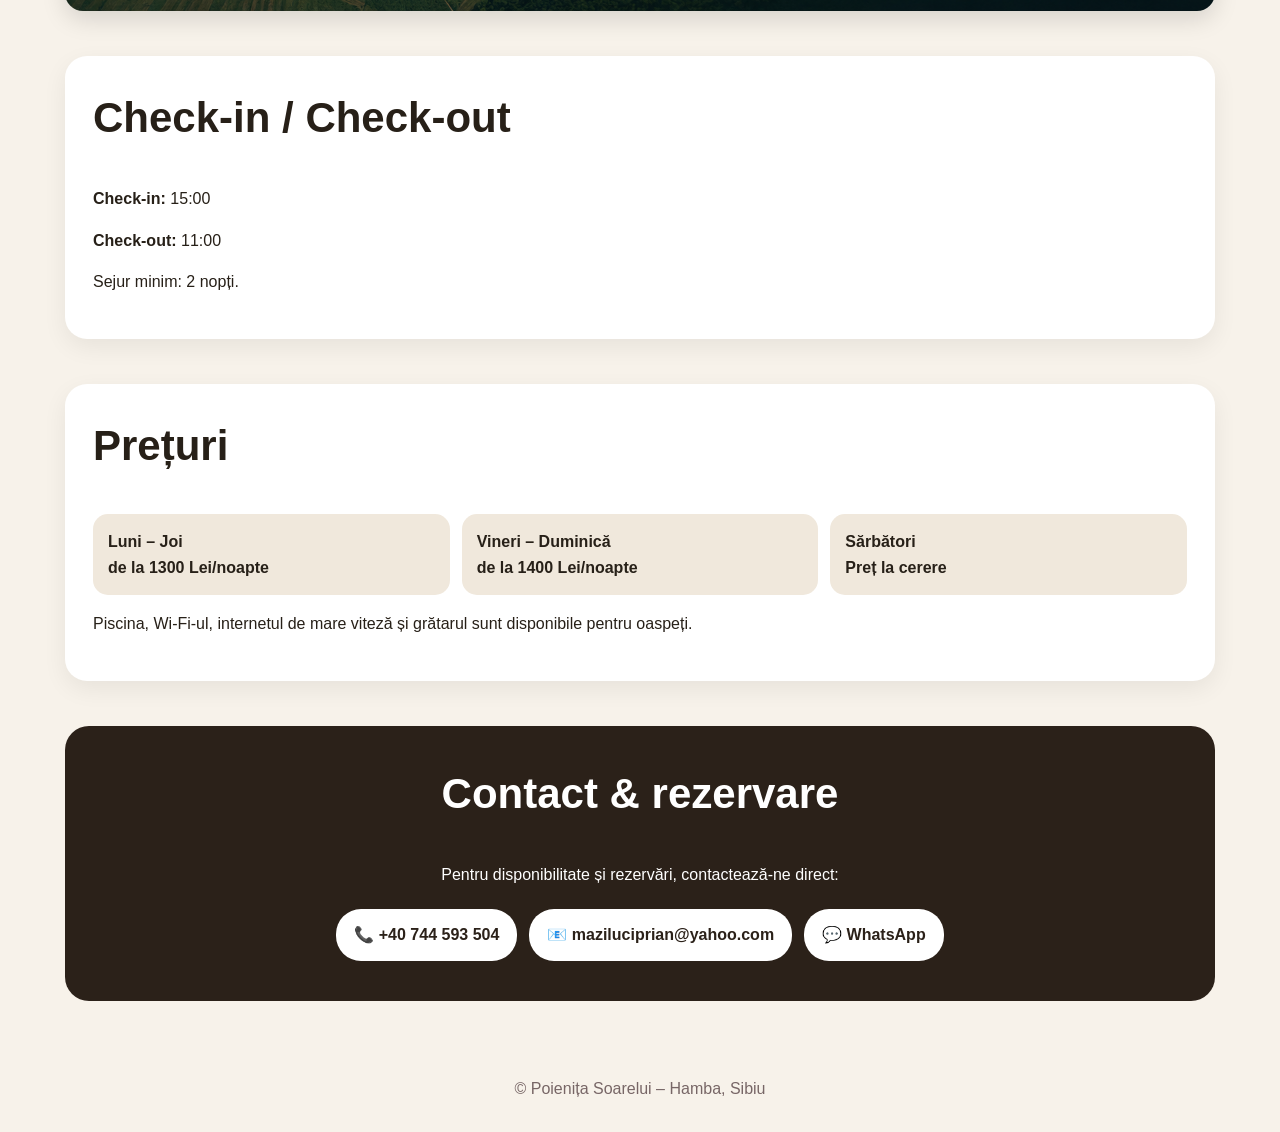
==== commit 8587e22b: "Add files via upload" ====
--- a/index.html
+++ b/index.html
@@ -1,9 +1,58 @@
-<!DOCTYPE html><html lang="ro"><head><meta charset="UTF-8"><meta name="viewport" content="width=device-width,initial-scale=1"><title>Cabana Hamba</title><link rel="stylesheet" href="style.css?v=4"></head><body>
-<header><b>Cabana Hamba Poienita Soarelui</b><nav><a data-i18n="navGallery" href="#gallery">Galerie</a><a data-i18n="navFacilities" href="#facilities">Facilități</a><a data-i18n="navActivities" href="#activities">Activități</a><a data-i18n="navPrices" href="#prices">Prețuri</a><a data-i18n="navContact" href="#contact">Contact</a></nav><div class="lang"><button data-lang="ro">🇷🇴 RO</button><button data-lang="en">🇬🇧 EN</button><button data-lang="de">🇩🇪 DE</button></div></header>
-<section class="hero"><div><h1 data-i18n="heroTitle">Cabana Hamba – Sibiu</h1><p data-i18n="heroSubtitle">Piscină încălzită • Ciubăr • Wi‑Fi gratuit • Natură și relaxare</p><a class="btn" href="https://wa.me/40744593504" data-i18n="whatsapp">Rezervă pe WhatsApp</a></div></section>
+<!DOCTYPE html>
+<html lang="ro">
+<head>
+  <meta charset="UTF-8">
+  <meta name="viewport" content="width=device-width, initial-scale=1">
+
+  <title>Poienița Soarelui – Ferienwohnung in Hamba, Sibiu | Cabana Hamba</title>
+  <meta name="description" content="Poienița Soarelui (Cabana Hamba) – Ferienwohnung in Hamba, Sibiu, mit beheiztem Pool, Ciubăr/Hot Tub, WLAN, Grillplatz und Platz für bis zu 10 Personen.">
+  <meta name="robots" content="index, follow">
+  <link rel="canonical" href="https://veloria0.github.io/cabana-hamba/">
+
+  <meta property="og:title" content="Poienița Soarelui – Cabana Hamba">
+  <meta property="og:description" content="Ferienwohnung in Hamba, Sibiu, mit Pool, Ciubăr/Hot Tub, WLAN und Grillplatz.">
+  <meta property="og:url" content="https://veloria0.github.io/cabana-hamba/">
+  <meta property="og:type" content="website">
+  <meta property="og:image" content="https://veloria0.github.io/cabana-hamba/hero-pool.jpg">
+
+  <meta name="twitter:card" content="summary_large_image">
+  <meta name="twitter:title" content="Poienița Soarelui – Cabana Hamba">
+  <meta name="twitter:description" content="Ferienwohnung in Hamba, Sibiu, mit Pool, Ciubăr/Hot Tub, WLAN und Grillplatz.">
+  <meta name="twitter:image" content="https://veloria0.github.io/cabana-hamba/hero-pool.jpg">
+
+  <script type="application/ld+json">
+  {
+    "@context": "https://schema.org",
+    "@type": "LodgingBusiness",
+    "name": "Poienița Soarelui",
+    "alternateName": "Cabana Hamba",
+    "url": "https://veloria0.github.io/cabana-hamba/",
+    "image": "https://veloria0.github.io/cabana-hamba/hero-pool.jpg",
+    "telephone": "+40744593504",
+    "email": "maziluciprian@yahoo.com",
+    "address": {
+      "@type": "PostalAddress",
+      "addressLocality": "Hamba",
+      "postalCode": "557266",
+      "addressCountry": "RO"
+    },
+    "amenityFeature": [
+      {"@type": "LocationFeatureSpecification", "name": "Beheizter Pool", "value": true},
+      {"@type": "LocationFeatureSpecification", "name": "Ciubăr / Hot Tub", "value": true},
+      {"@type": "LocationFeatureSpecification", "name": "WLAN", "value": true},
+      {"@type": "LocationFeatureSpecification", "name": "Grillplatz", "value": true},
+      {"@type": "LocationFeatureSpecification", "name": "Kostenlose Parkplätze", "value": true}
+    ]
+  }
+  </script>
+
+  <link rel="stylesheet" href="style.css?v=4">
+</head><body>
+<header><b>Poienița Soarelui (Cabana Hamba)</b><nav><a data-i18n="navGallery" href="#gallery">Galerie</a><a data-i18n="navFacilities" href="#facilities">Facilități</a><a data-i18n="navActivities" href="#activities">Activități</a><a data-i18n="navPrices" href="#prices">Prețuri</a><a data-i18n="navContact" href="#contact">Contact</a></nav><div class="lang"><button data-lang="ro">🇷🇴 RO</button><button data-lang="en">🇬🇧 EN</button><button data-lang="de">🇩🇪 DE</button></div></header>
+<section class="hero"><div><h1 data-i18n="heroTitle">Poienița Soarelui – Hamba, Sibiu</h1><p data-i18n="heroSubtitle">Piscină încălzită • Ciubăr • Wi‑Fi gratuit • Natură și relaxare</p><a class="btn" href="https://wa.me/40744593504" data-i18n="whatsapp">Rezervă pe WhatsApp</a></div></section>
 <main>
-<section class="card"><h2 data-i18n="introTitle">Locul ideal pentru familie și prieteni</h2><p data-i18n="introText">Cabana Hamba oferă confort, intimitate și relaxare lângă Sibiu, cu piscină încălzită, ciubăr, șemineu, living spațios, bucătărie complet utilată și internet de mare viteză.</p></section>
-<section id="gallery"><h2 data-i18n="galleryTitle">Galerfie foto</h2><div class="gallery">
+<section class="card"><h2 data-i18n="introTitle">Locul ideal pentru familie și prieteni</h2><p data-i18n="introText">Poienița Soarelui (Cabana Hamba) oferă confort, intimitate și relaxare lângă Sibiu, cu piscină încălzită, ciubăr, șemineu, living spațios, bucătărie complet utilată și internet de mare viteză.</p></section>
+<section id="gallery"><h2 data-i18n="galleryTitle">Galerie foto</h2><div class="gallery">
 <figure><img src="hero-pool.jpg"><figcaption data-i18n="g1">Piscină & Cabana</figcaption></figure>
 <figure><img src="cabana-exterior.jpg"><figcaption data-i18n="g2">Exterior cabană</figcaption></figure>
 <figure><img src="living-room.jpg"><figcaption data-i18n="g3">Sufragerie spațioasă</figcaption></figure>
@@ -33,7 +82,7 @@
 </section>
 
 <section id="contact" class="contact"><h2 data-i18n="contactTitle">Contact & rezervare</h2><p data-i18n="contactText">Pentru disponibilitate și rezervări, contactează-ne direct:</p><a href="tel:+40744593504">📞 +40 744 593 504</a><a href="mailto:maziluciprian@yahoo.com">📧 maziluciprian@yahoo.com</a><a href="https://wa.me/40744593504">💬 WhatsApp</a></section>
-</main><footer>© Cabana Hamba – Sibiu</footer><script src="script.js?v=4"></script>
+</main><footer>© Poienița Soarelui – Hamba, Sibiu</footer><script src="script.js?v=4"></script>
 <div id="lightbox" class="lightbox" onclick="this.style.display='none'">
     <img id="lightbox-img">
 </div>
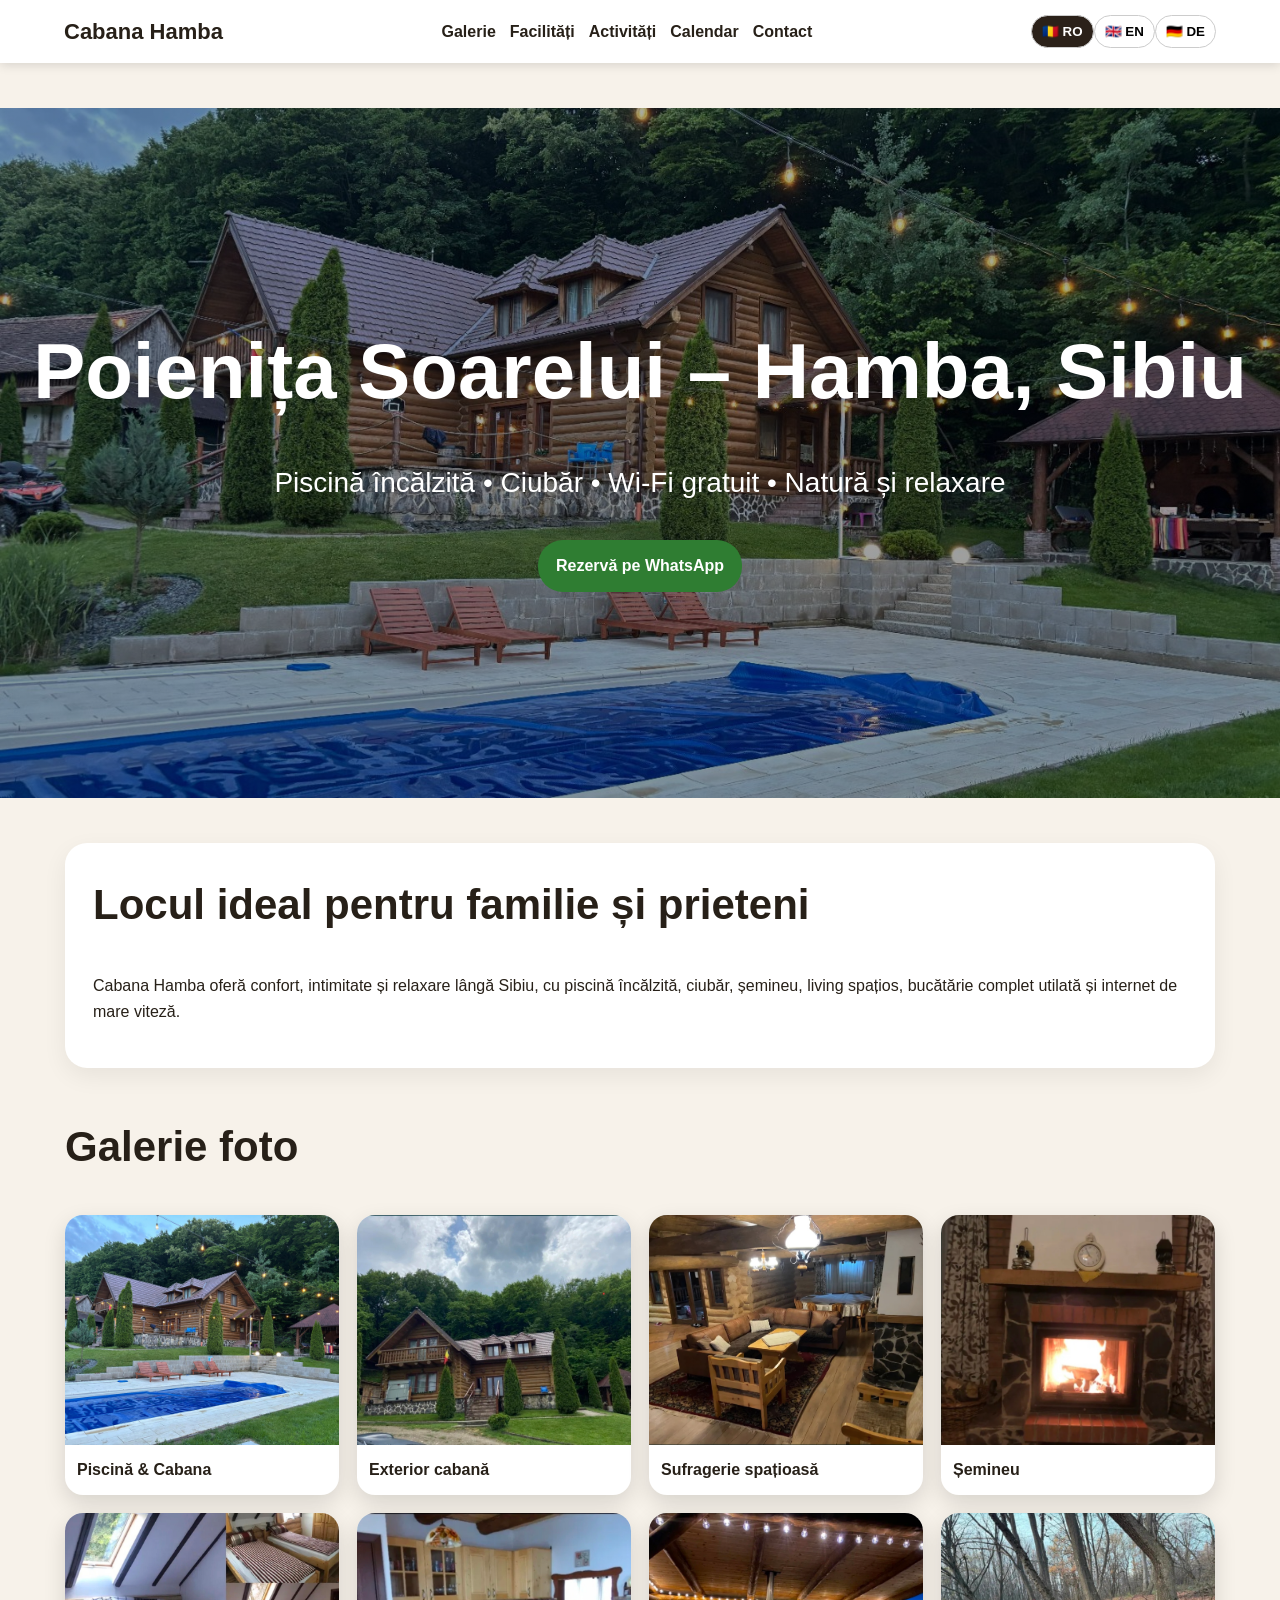
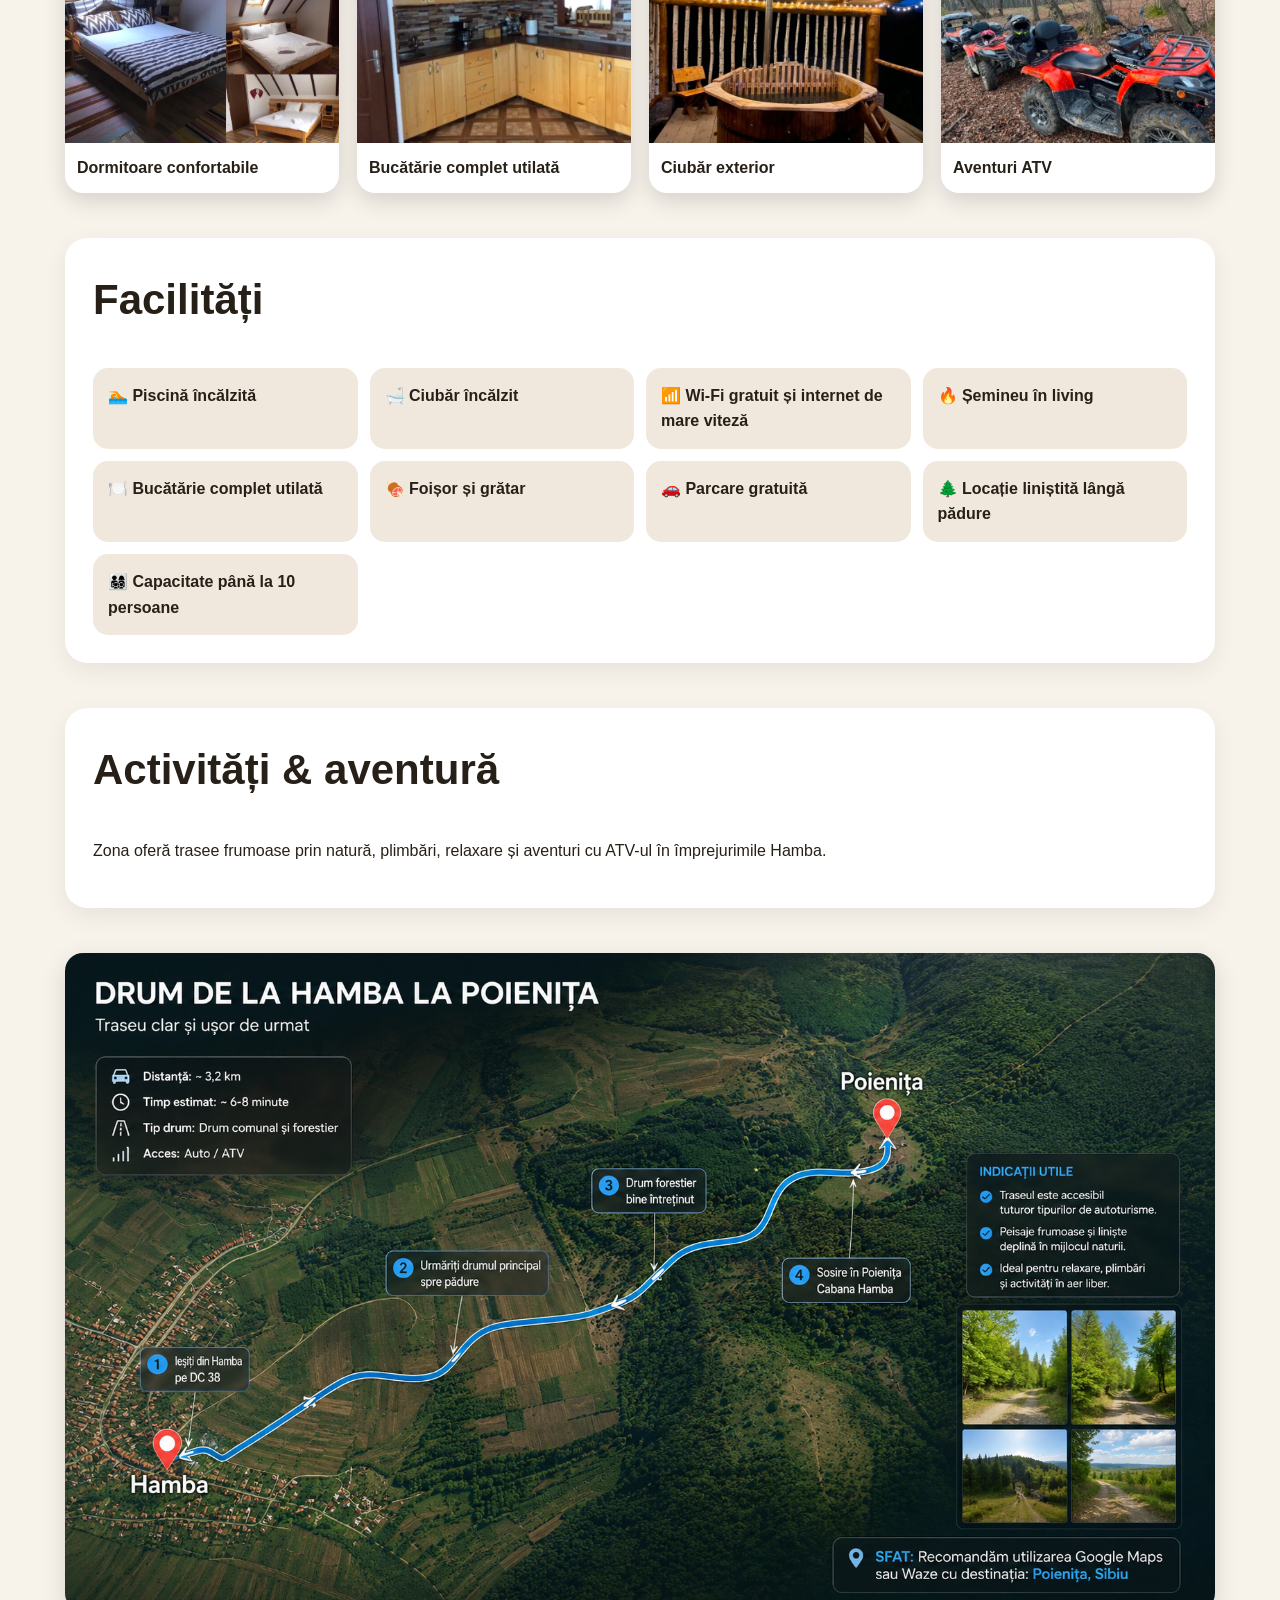
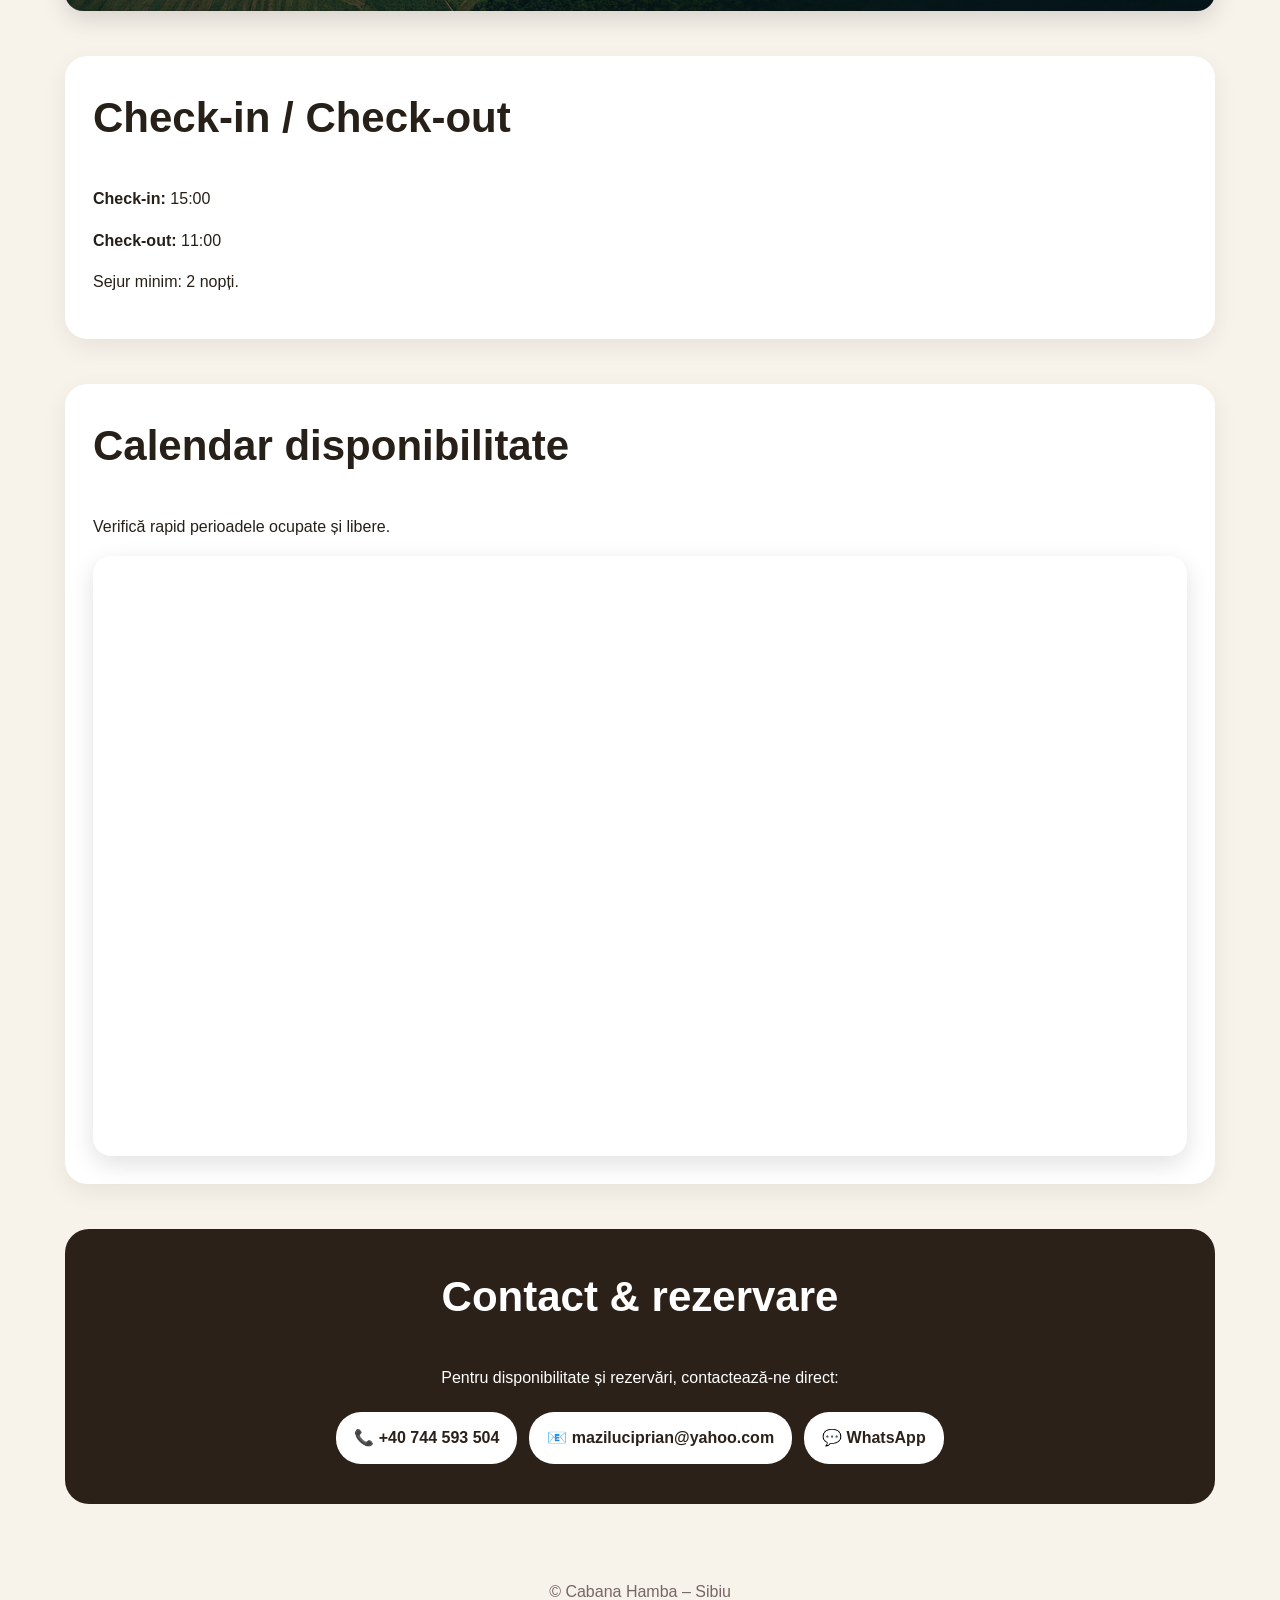
==== commit 39ce76ff: "Add files via upload" ====
--- a/index.html
+++ b/index.html
@@ -1,57 +1,29 @@
-<!DOCTYPE html>
-<html lang="ro">
-<head>
-  <meta charset="UTF-8">
-  <meta name="viewport" content="width=device-width, initial-scale=1">
+<!DOCTYPE html><html lang="ro"><head><meta charset="UTF-8"><meta name="viewport" content="width=device-width,initial-scale=1"><title>Cabana Hamba</title><link rel="stylesheet" href="style.css?v=4">
+<style>
+.calendar-wrapper{
+  position:relative;
+  width:100%;
+  max-width:100%;
+  overflow:hidden;
+  border-radius:18px;
+  box-shadow:0 8px 24px rgba(0,0,0,.12);
+  background:#fff;
+}
+.calendar-wrapper iframe{
+  width:100%;
+  min-height:600px;
+  display:block;
+}
+@media(max-width:760px){
+  .calendar-wrapper iframe{min-height:520px;}
+}
+</style>
 
-  <title>Poienița Soarelui – Ferienwohnung in Hamba, Sibiu | Cabana Hamba</title>
-  <meta name="description" content="Poienița Soarelui (Cabana Hamba) – Ferienwohnung in Hamba, Sibiu, mit beheiztem Pool, Ciubăr/Hot Tub, WLAN, Grillplatz und Platz für bis zu 10 Personen.">
-  <meta name="robots" content="index, follow">
-  <link rel="canonical" href="https://veloria0.github.io/cabana-hamba/">
-
-  <meta property="og:title" content="Poienița Soarelui – Cabana Hamba">
-  <meta property="og:description" content="Ferienwohnung in Hamba, Sibiu, mit Pool, Ciubăr/Hot Tub, WLAN und Grillplatz.">
-  <meta property="og:url" content="https://veloria0.github.io/cabana-hamba/">
-  <meta property="og:type" content="website">
-  <meta property="og:image" content="https://veloria0.github.io/cabana-hamba/hero-pool.jpg">
-
-  <meta name="twitter:card" content="summary_large_image">
-  <meta name="twitter:title" content="Poienița Soarelui – Cabana Hamba">
-  <meta name="twitter:description" content="Ferienwohnung in Hamba, Sibiu, mit Pool, Ciubăr/Hot Tub, WLAN und Grillplatz.">
-  <meta name="twitter:image" content="https://veloria0.github.io/cabana-hamba/hero-pool.jpg">
-
-  <script type="application/ld+json">
-  {
-    "@context": "https://schema.org",
-    "@type": "LodgingBusiness",
-    "name": "Poienița Soarelui",
-    "alternateName": "Cabana Hamba",
-    "url": "https://veloria0.github.io/cabana-hamba/",
-    "image": "https://veloria0.github.io/cabana-hamba/hero-pool.jpg",
-    "telephone": "+40744593504",
-    "email": "maziluciprian@yahoo.com",
-    "address": {
-      "@type": "PostalAddress",
-      "addressLocality": "Hamba",
-      "postalCode": "557266",
-      "addressCountry": "RO"
-    },
-    "amenityFeature": [
-      {"@type": "LocationFeatureSpecification", "name": "Beheizter Pool", "value": true},
-      {"@type": "LocationFeatureSpecification", "name": "Ciubăr / Hot Tub", "value": true},
-      {"@type": "LocationFeatureSpecification", "name": "WLAN", "value": true},
-      {"@type": "LocationFeatureSpecification", "name": "Grillplatz", "value": true},
-      {"@type": "LocationFeatureSpecification", "name": "Kostenlose Parkplätze", "value": true}
-    ]
-  }
-  </script>
-
-  <link rel="stylesheet" href="style.css?v=4">
 </head><body>
-<header><b>Poienița Soarelui (Cabana Hamba)</b><nav><a data-i18n="navGallery" href="#gallery">Galerie</a><a data-i18n="navFacilities" href="#facilities">Facilități</a><a data-i18n="navActivities" href="#activities">Activități</a><a data-i18n="navPrices" href="#prices">Prețuri</a><a data-i18n="navContact" href="#contact">Contact</a></nav><div class="lang"><button data-lang="ro">🇷🇴 RO</button><button data-lang="en">🇬🇧 EN</button><button data-lang="de">🇩🇪 DE</button></div></header>
-<section class="hero"><div><h1 data-i18n="heroTitle">Poienița Soarelui – Hamba, Sibiu</h1><p data-i18n="heroSubtitle">Piscină încălzită • Ciubăr • Wi‑Fi gratuit • Natură și relaxare</p><a class="btn" href="https://wa.me/40744593504" data-i18n="whatsapp">Rezervă pe WhatsApp</a></div></section>
+<header><b>Cabana Hamba</b><nav><a data-i18n="navGallery" href="#gallery">Galerie</a><a data-i18n="navFacilities" href="#facilities">Facilități</a><a data-i18n="navActivities" href="#activities">Activități</a><a data-i18n="navCalendar" href="#calendar">Calendar</a><a data-i18n="navContact" href="#contact">Contact</a></nav><div class="lang"><button data-lang="ro">🇷🇴 RO</button><button data-lang="en">🇬🇧 EN</button><button data-lang="de">🇩🇪 DE</button></div></header>
+<section class="hero"><div><h1 data-i18n="heroTitle">Cabana Hamba – Sibiu</h1><p data-i18n="heroSubtitle">Piscină încălzită • Ciubăr • Wi‑Fi gratuit • Natură și relaxare</p><a class="btn" href="https://wa.me/40744593504" data-i18n="whatsapp">Rezervă pe WhatsApp</a></div></section>
 <main>
-<section class="card"><h2 data-i18n="introTitle">Locul ideal pentru familie și prieteni</h2><p data-i18n="introText">Poienița Soarelui (Cabana Hamba) oferă confort, intimitate și relaxare lângă Sibiu, cu piscină încălzită, ciubăr, șemineu, living spațios, bucătărie complet utilată și internet de mare viteză.</p></section>
+<section class="card"><h2 data-i18n="introTitle">Locul ideal pentru familie și prieteni</h2><p data-i18n="introText">Cabana Hamba oferă confort, intimitate și relaxare lângă Sibiu, cu piscină încălzită, ciubăr, șemineu, living spațios, bucătărie complet utilată și internet de mare viteză.</p></section>
 <section id="gallery"><h2 data-i18n="galleryTitle">Galerie foto</h2><div class="gallery">
 <figure><img src="hero-pool.jpg"><figcaption data-i18n="g1">Piscină & Cabana</figcaption></figure>
 <figure><img src="cabana-exterior.jpg"><figcaption data-i18n="g2">Exterior cabană</figcaption></figure>
@@ -69,20 +41,16 @@
 <section class="route"><img src="route-map.png" onerror="this.style.display='none'"></section>
 <section class="card"><h2 data-i18n="rulesTitle">Check-in / Check-out</h2><p><b data-i18n="checkin">Check-in:</b> 15:00</p><p><b data-i18n="checkout">Check-out:</b> 11:00</p><p data-i18n="minStay">Sejur minim: 2 nopți.</p></section>
 
-<section id="prices" class="card">
-<h2 data-i18n="pricesTitle">Prețuri</h2>
-
-<div class="features">
-<div><strong data-i18n="priceWeekTitle">Luni – Joi</strong><br><span data-i18n="priceWeekText">de la 1300 Lei/noapte</span></div>
-<div><strong data-i18n="priceWeekendTitle">Vineri – Duminică</strong><br><span data-i18n="priceWeekendText">de la 1400 Lei/noapte</span></div>
-<div><strong data-i18n="priceHolidayTitle">Sărbători</strong><br><span data-i18n="priceHolidayText">Preț la cerere</span></div>
+<section id="calendar" class="card">
+<h2 data-i18n="calendarTitle">Calendar disponibilitate</h2>
+<p data-i18n="calendarText">Verifică rapid perioadele ocupate și libere.</p>
+<div class="calendar-wrapper">
+<iframe src="https://calendar.google.com/calendar/embed?src=104c96f9235f1b1cd6613fd85fffd85c7b160edade5811dea3d9844e6ad85a69%40group.calendar.google.com&ctz=Europe%2FBerlin" style="border: 0" width="800" height="600" frameborder="0" scrolling="no"></iframe>
 </div>
-
-<p data-i18n="priceNote">Piscina, Wi‑Fi-ul, internetul de mare viteză și grătarul sunt disponibile pentru oaspeți.</p>
 </section>
 
 <section id="contact" class="contact"><h2 data-i18n="contactTitle">Contact & rezervare</h2><p data-i18n="contactText">Pentru disponibilitate și rezervări, contactează-ne direct:</p><a href="tel:+40744593504">📞 +40 744 593 504</a><a href="mailto:maziluciprian@yahoo.com">📧 maziluciprian@yahoo.com</a><a href="https://wa.me/40744593504">💬 WhatsApp</a></section>
-</main><footer>© Poienița Soarelui – Hamba, Sibiu</footer><script src="script.js?v=4"></script>
+</main><footer>© Cabana Hamba – Sibiu</footer><script src="script.js?v=4"></script>
 <div id="lightbox" class="lightbox" onclick="this.style.display='none'">
     <img id="lightbox-img">
 </div>
@@ -98,52 +66,34 @@
 
 <script>
 (function(){
-const priceTranslations={
+const calendarTranslations={
 ro:{
-navPrices:"Prețuri",
-pricesTitle:"Prețuri",
-priceWeekTitle:"Luni – Joi",
-priceWeekText:"de la 1300 Lei/noapte",
-priceWeekendTitle:"Vineri – Duminică",
-priceWeekendText:"de la 1400 Lei/noapte",
-priceHolidayTitle:"Sărbători",
-priceHolidayText:"Preț la cerere",
-priceNote:"Piscina, Wi‑Fi-ul, internetul de mare viteză și grătarul sunt disponibile pentru oaspeți."
+navCalendar:"Calendar",
+calendarTitle:"Calendar disponibilitate",
+calendarText:"Verifică rapid perioadele ocupate și libere."
 },
 en:{
-navPrices:"Prices",
-pricesTitle:"Prices",
-priceWeekTitle:"Monday – Thursday",
-priceWeekText:"from 1300 Lei/night",
-priceWeekendTitle:"Friday – Sunday",
-priceWeekendText:"from 1400 Lei/night",
-priceHolidayTitle:"Holidays",
-priceHolidayText:"Price on request",
-priceNote:"Pool, Wi‑Fi, high-speed internet and barbecue area are available for guests."
+navCalendar:"Calendar",
+calendarTitle:"Availability calendar",
+calendarText:"Quickly check booked and available dates."
 },
 de:{
-navPrices:"Preise",
-pricesTitle:"Preise",
-priceWeekTitle:"Montag – Donnerstag",
-priceWeekText:"ab 1300 Lei/Nacht",
-priceWeekendTitle:"Freitag – Sonntag",
-priceWeekendText:"ab 1400 Lei/Nacht",
-priceHolidayTitle:"Feiertage",
-priceHolidayText:"Preis auf Anfrage",
-priceNote:"Pool, WLAN, High-Speed-Internet und Grillplatz stehen den Gästen zur Verfügung."
+navCalendar:"Kalender",
+calendarTitle:"Verfügbarkeitskalender",
+calendarText:"Prüfe schnell belegte und freie Termine."
 }
 };
-function applyPrices(lang){
- const d=priceTranslations[lang]||priceTranslations.ro;
+function applyCalendarLanguage(lang){
+ const d=calendarTranslations[lang]||calendarTranslations.ro;
  document.querySelectorAll("[data-i18n]").forEach(el=>{
    const key=el.getAttribute("data-i18n");
    if(d[key]) el.textContent=d[key];
  });
 }
 document.querySelectorAll("[data-lang]").forEach(btn=>{
- btn.addEventListener("click",()=>setTimeout(()=>applyPrices(btn.dataset.lang),80));
+ btn.addEventListener("click",()=>setTimeout(()=>applyCalendarLanguage(btn.dataset.lang),80));
 });
-applyPrices(localStorage.getItem("cabanaLang")||document.documentElement.lang||"ro");
+applyCalendarLanguage(localStorage.getItem("cabanaLang")||document.documentElement.lang||"ro");
 })();
 </script>
 
--- a/style.css
+++ b/style.css
@@ -25,3 +25,19 @@
     max-height:95%;
     border-radius:10px;
 }
+
+.calendar-wrapper{
+  width:100%;
+  overflow:hidden;
+  border-radius:18px;
+  box-shadow:0 8px 24px rgba(0,0,0,.12);
+  background:#fff;
+}
+.calendar-wrapper iframe{
+  width:100%;
+  min-height:650px;
+  border:0;
+}
+@media(max-width:760px){
+  .calendar-wrapper iframe{min-height:520px;}
+}
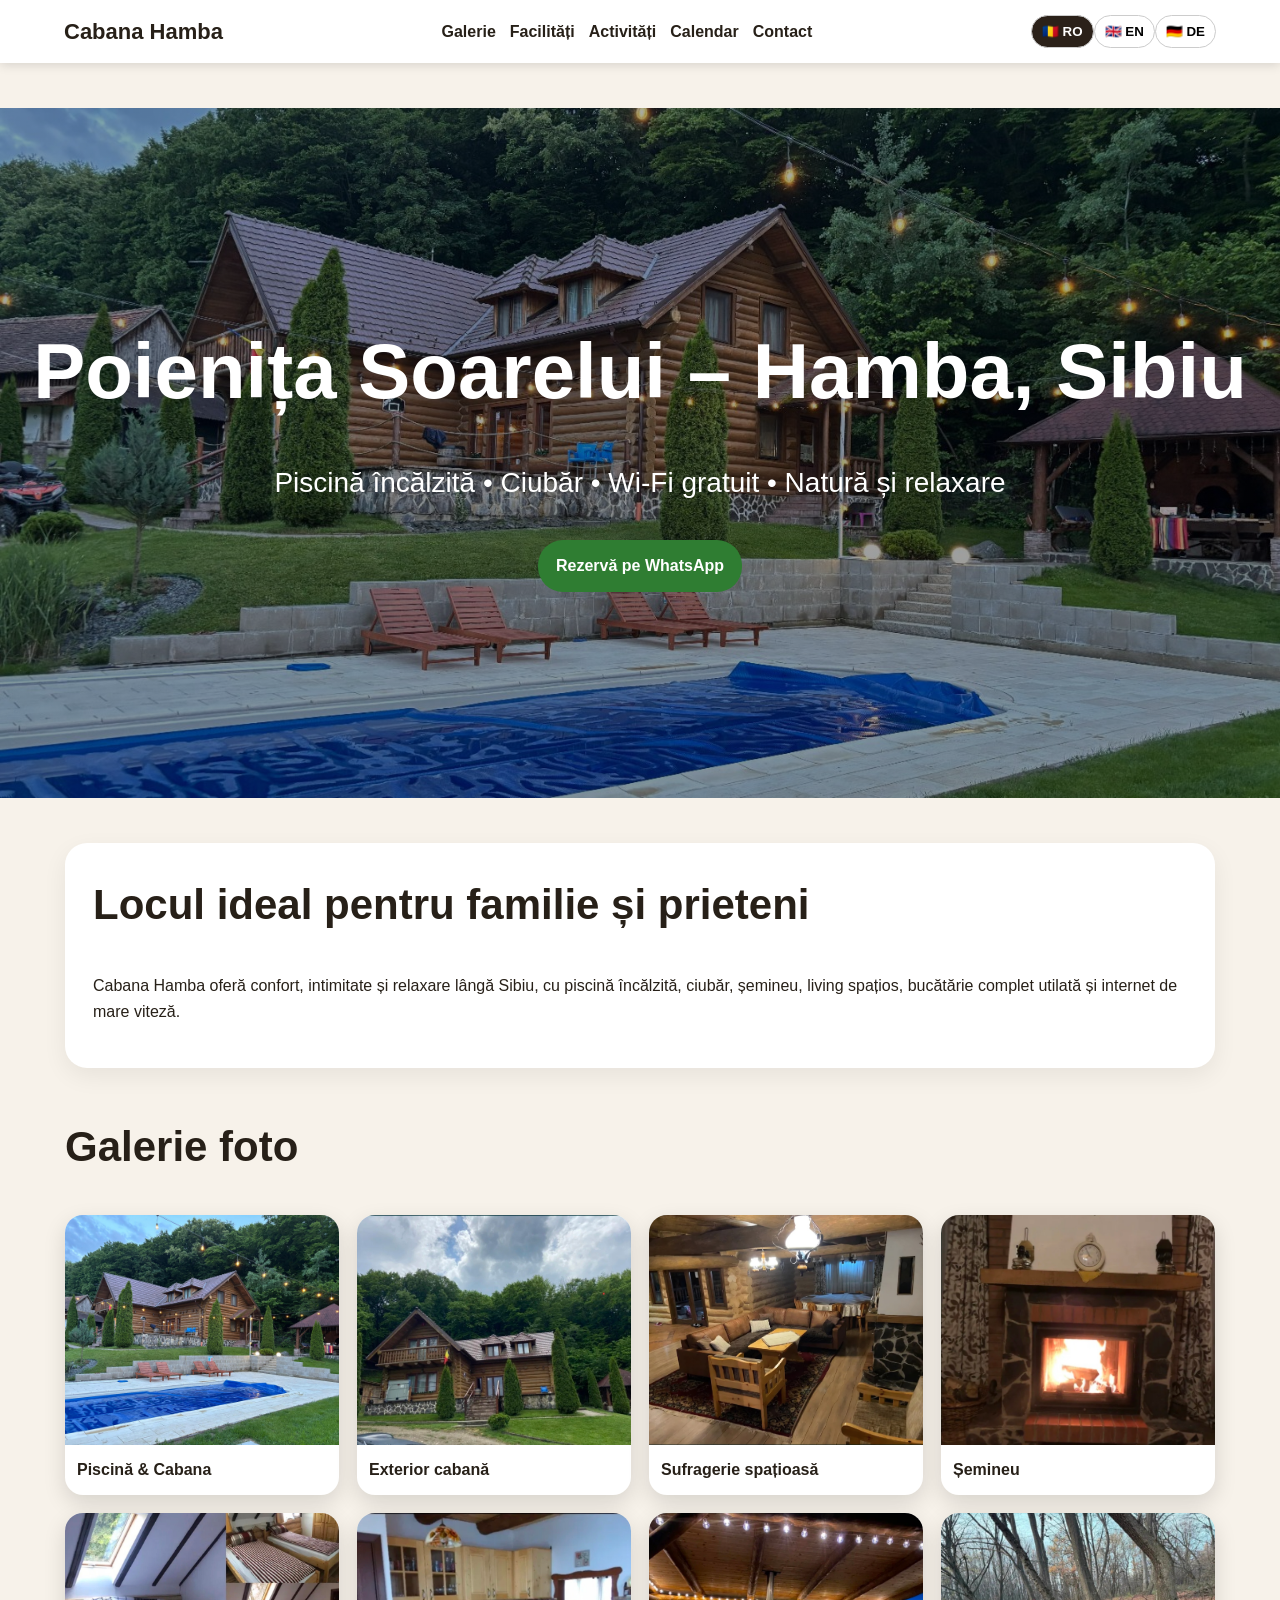
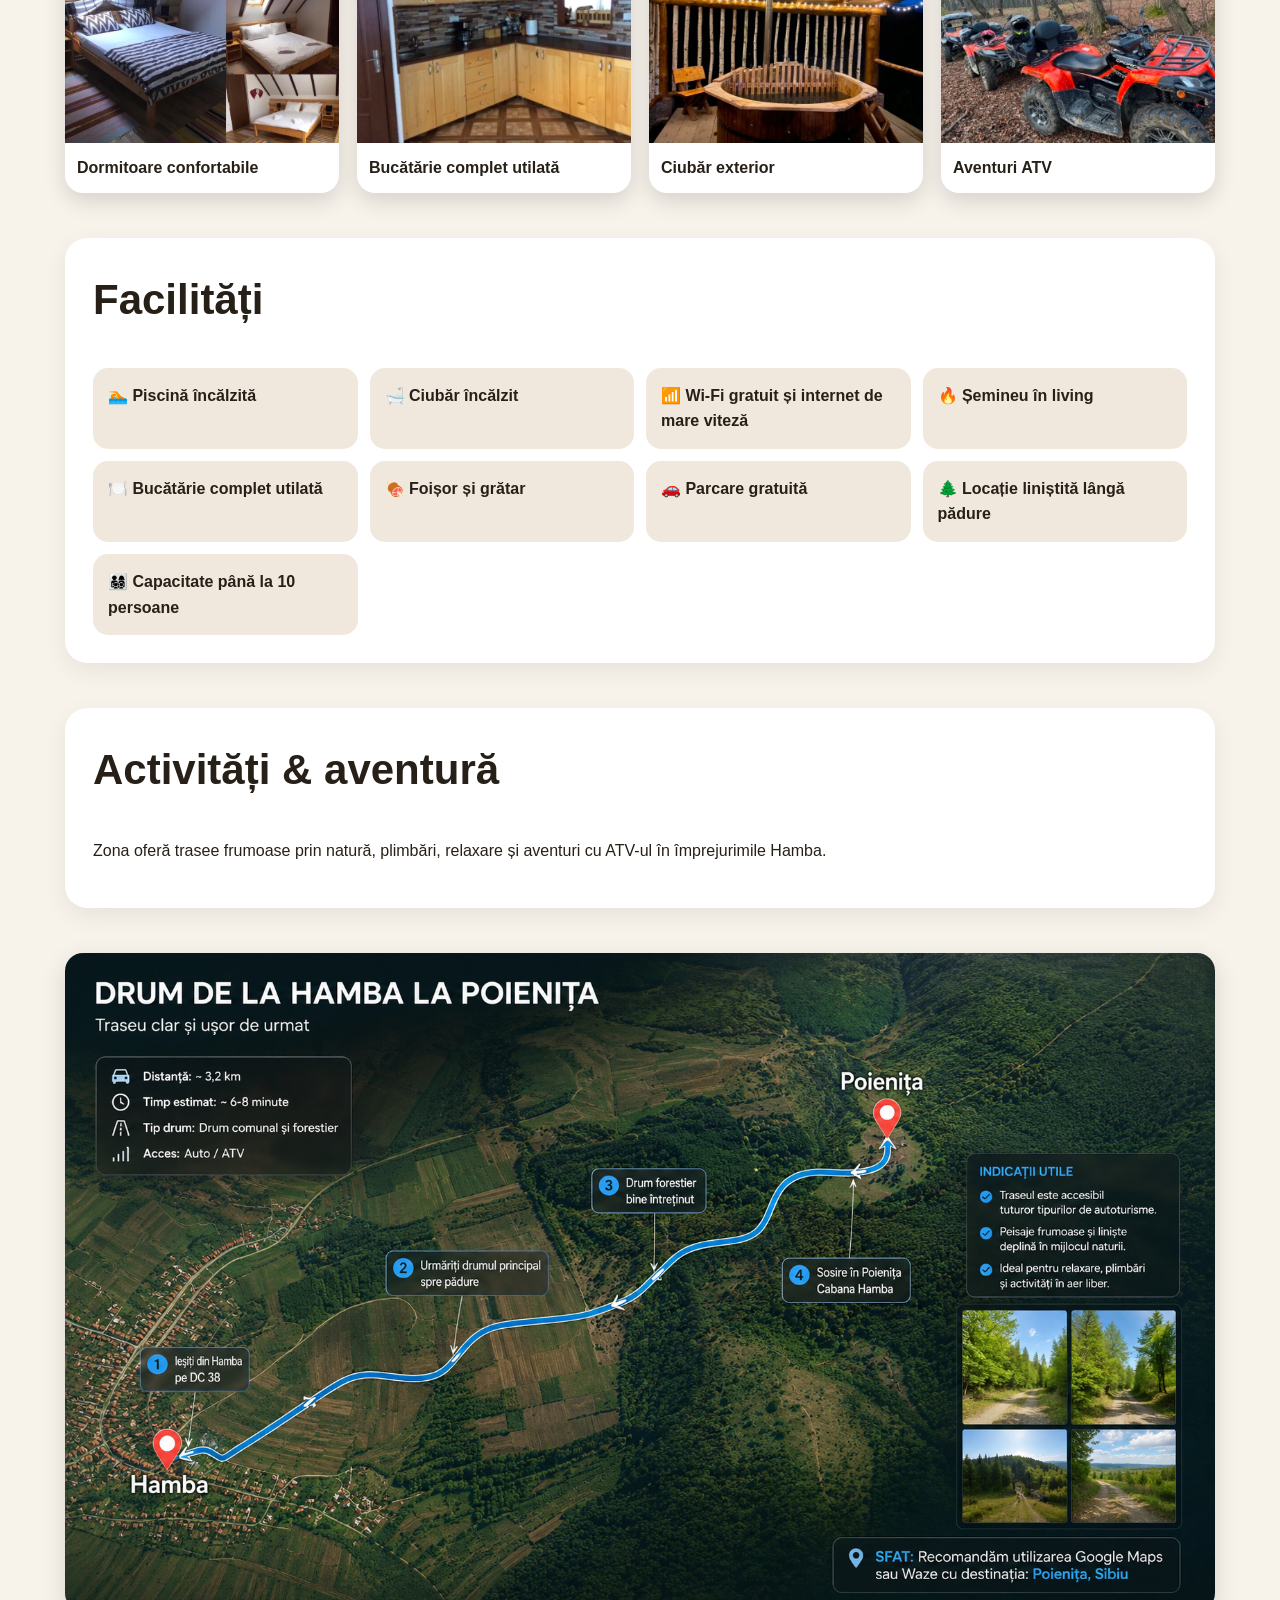
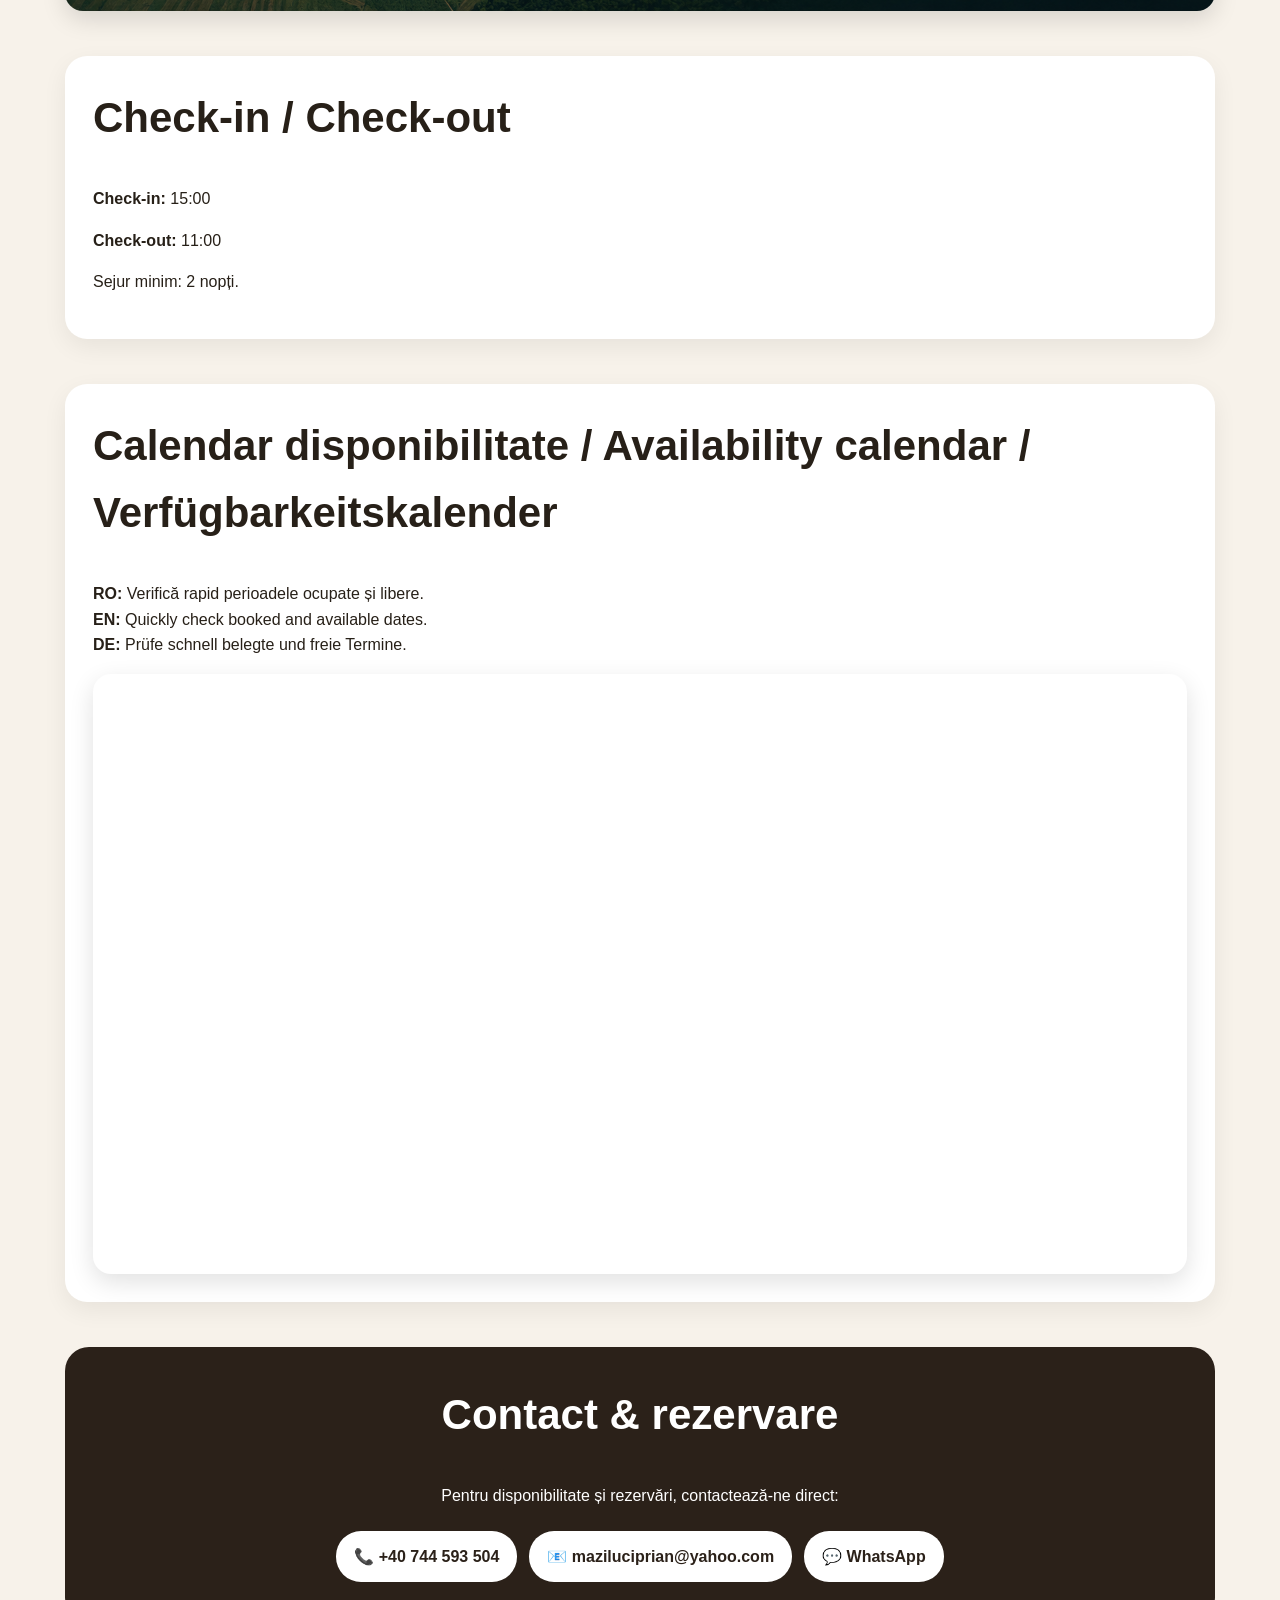
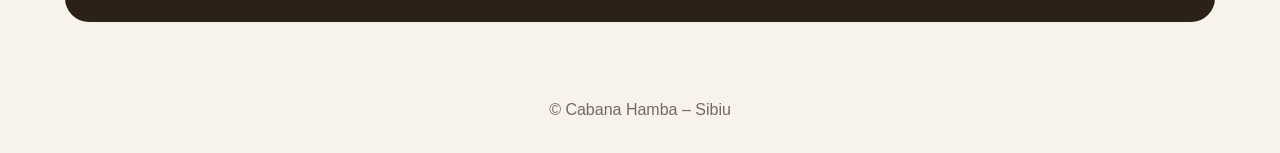
==== commit 71bc8fb5: "Add files via upload" ====
--- a/index.html
+++ b/index.html
@@ -20,7 +20,7 @@
 </style>
 
 </head><body>
-<header><b>Cabana Hamba</b><nav><a data-i18n="navGallery" href="#gallery">Galerie</a><a data-i18n="navFacilities" href="#facilities">Facilități</a><a data-i18n="navActivities" href="#activities">Activități</a><a data-i18n="navCalendar" href="#calendar">Calendar</a><a data-i18n="navContact" href="#contact">Contact</a></nav><div class="lang"><button data-lang="ro">🇷🇴 RO</button><button data-lang="en">🇬🇧 EN</button><button data-lang="de">🇩🇪 DE</button></div></header>
+<header><b>Cabana Hamba</b><nav><a data-i18n="navGallery" href="#gallery">Galerie</a><a data-i18n="navFacilities" href="#facilities">Facilități</a><a data-i18n="navActivities" href="#activities">Activități</a><a href="#calendar">Calendar</a><a data-i18n="navContact" href="#contact">Contact</a></nav><div class="lang"><button data-lang="ro">🇷🇴 RO</button><button data-lang="en">🇬🇧 EN</button><button data-lang="de">🇩🇪 DE</button></div></header>
 <section class="hero"><div><h1 data-i18n="heroTitle">Cabana Hamba – Sibiu</h1><p data-i18n="heroSubtitle">Piscină încălzită • Ciubăr • Wi‑Fi gratuit • Natură și relaxare</p><a class="btn" href="https://wa.me/40744593504" data-i18n="whatsapp">Rezervă pe WhatsApp</a></div></section>
 <main>
 <section class="card"><h2 data-i18n="introTitle">Locul ideal pentru familie și prieteni</h2><p data-i18n="introText">Cabana Hamba oferă confort, intimitate și relaxare lângă Sibiu, cu piscină încălzită, ciubăr, șemineu, living spațios, bucătărie complet utilată și internet de mare viteză.</p></section>
@@ -42,8 +42,12 @@
 <section class="card"><h2 data-i18n="rulesTitle">Check-in / Check-out</h2><p><b data-i18n="checkin">Check-in:</b> 15:00</p><p><b data-i18n="checkout">Check-out:</b> 11:00</p><p data-i18n="minStay">Sejur minim: 2 nopți.</p></section>
 
 <section id="calendar" class="card">
-<h2 data-i18n="calendarTitle">Calendar disponibilitate</h2>
-<p data-i18n="calendarText">Verifică rapid perioadele ocupate și libere.</p>
+<h2>Calendar disponibilitate / Availability calendar / Verfügbarkeitskalender</h2>
+<p>
+<strong>RO:</strong> Verifică rapid perioadele ocupate și libere.<br>
+<strong>EN:</strong> Quickly check booked and available dates.<br>
+<strong>DE:</strong> Prüfe schnell belegte und freie Termine.
+</p>
 <div class="calendar-wrapper">
 <iframe src="https://calendar.google.com/calendar/embed?src=104c96f9235f1b1cd6613fd85fffd85c7b160edade5811dea3d9844e6ad85a69%40group.calendar.google.com&ctz=Europe%2FBerlin" style="border: 0" width="800" height="600" frameborder="0" scrolling="no"></iframe>
 </div>
@@ -63,38 +67,4 @@
     });
 });
 </script>
-
-<script>
-(function(){
-const calendarTranslations={
-ro:{
-navCalendar:"Calendar",
-calendarTitle:"Calendar disponibilitate",
-calendarText:"Verifică rapid perioadele ocupate și libere."
-},
-en:{
-navCalendar:"Calendar",
-calendarTitle:"Availability calendar",
-calendarText:"Quickly check booked and available dates."
-},
-de:{
-navCalendar:"Kalender",
-calendarTitle:"Verfügbarkeitskalender",
-calendarText:"Prüfe schnell belegte und freie Termine."
-}
-};
-function applyCalendarLanguage(lang){
- const d=calendarTranslations[lang]||calendarTranslations.ro;
- document.querySelectorAll("[data-i18n]").forEach(el=>{
-   const key=el.getAttribute("data-i18n");
-   if(d[key]) el.textContent=d[key];
- });
-}
-document.querySelectorAll("[data-lang]").forEach(btn=>{
- btn.addEventListener("click",()=>setTimeout(()=>applyCalendarLanguage(btn.dataset.lang),80));
-});
-applyCalendarLanguage(localStorage.getItem("cabanaLang")||document.documentElement.lang||"ro");
-})();
-</script>
-
 </body></html>
--- a/style.css
+++ b/style.css
@@ -26,18 +26,12 @@
     border-radius:10px;
 }
 
-.calendar-wrapper{
-  width:100%;
-  overflow:hidden;
-  border-radius:18px;
-  box-shadow:0 8px 24px rgba(0,0,0,.12);
-  background:#fff;
-}
 .calendar-wrapper iframe{
-  width:100%;
-  min-height:650px;
-  border:0;
+ width:100%;
+ height:450px;
+ border:0;
+ display:block;
 }
 @media(max-width:760px){
-  .calendar-wrapper iframe{min-height:520px;}
+ .calendar-wrapper iframe{height:380px;}
 }
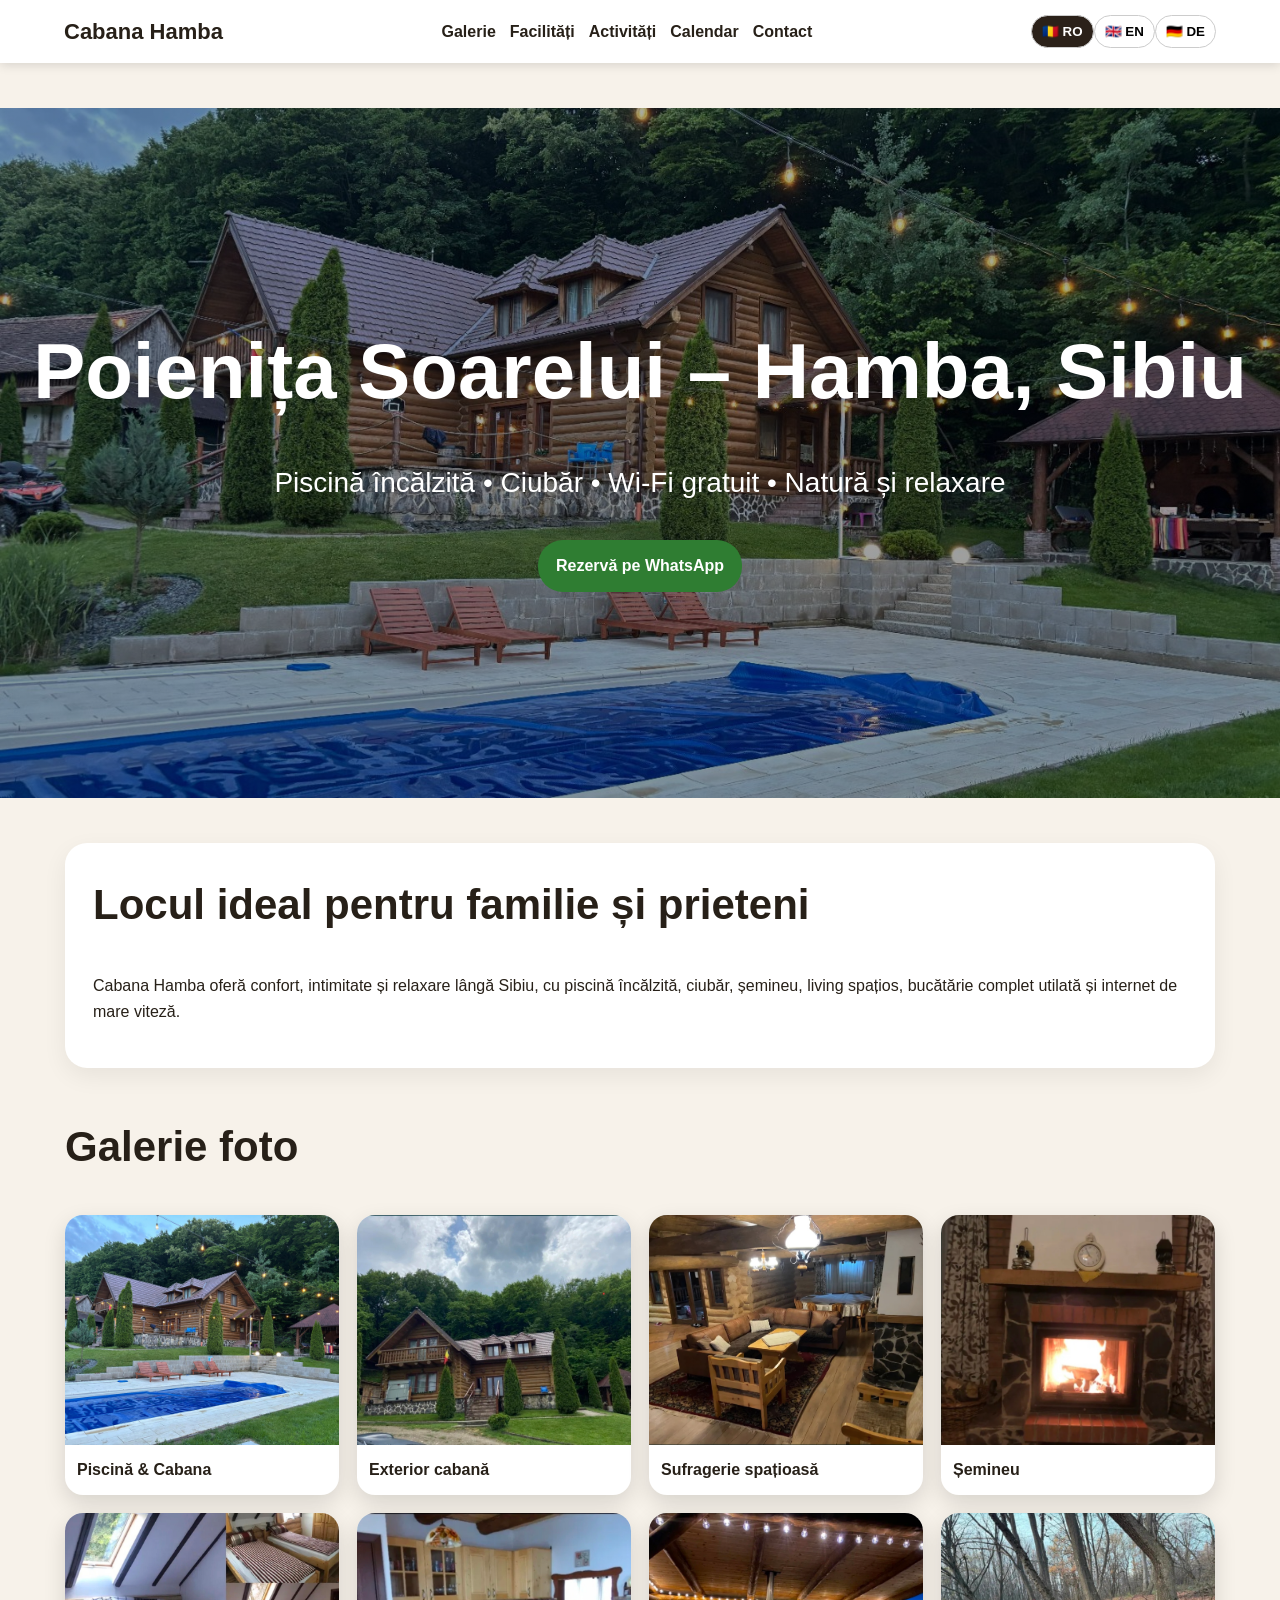
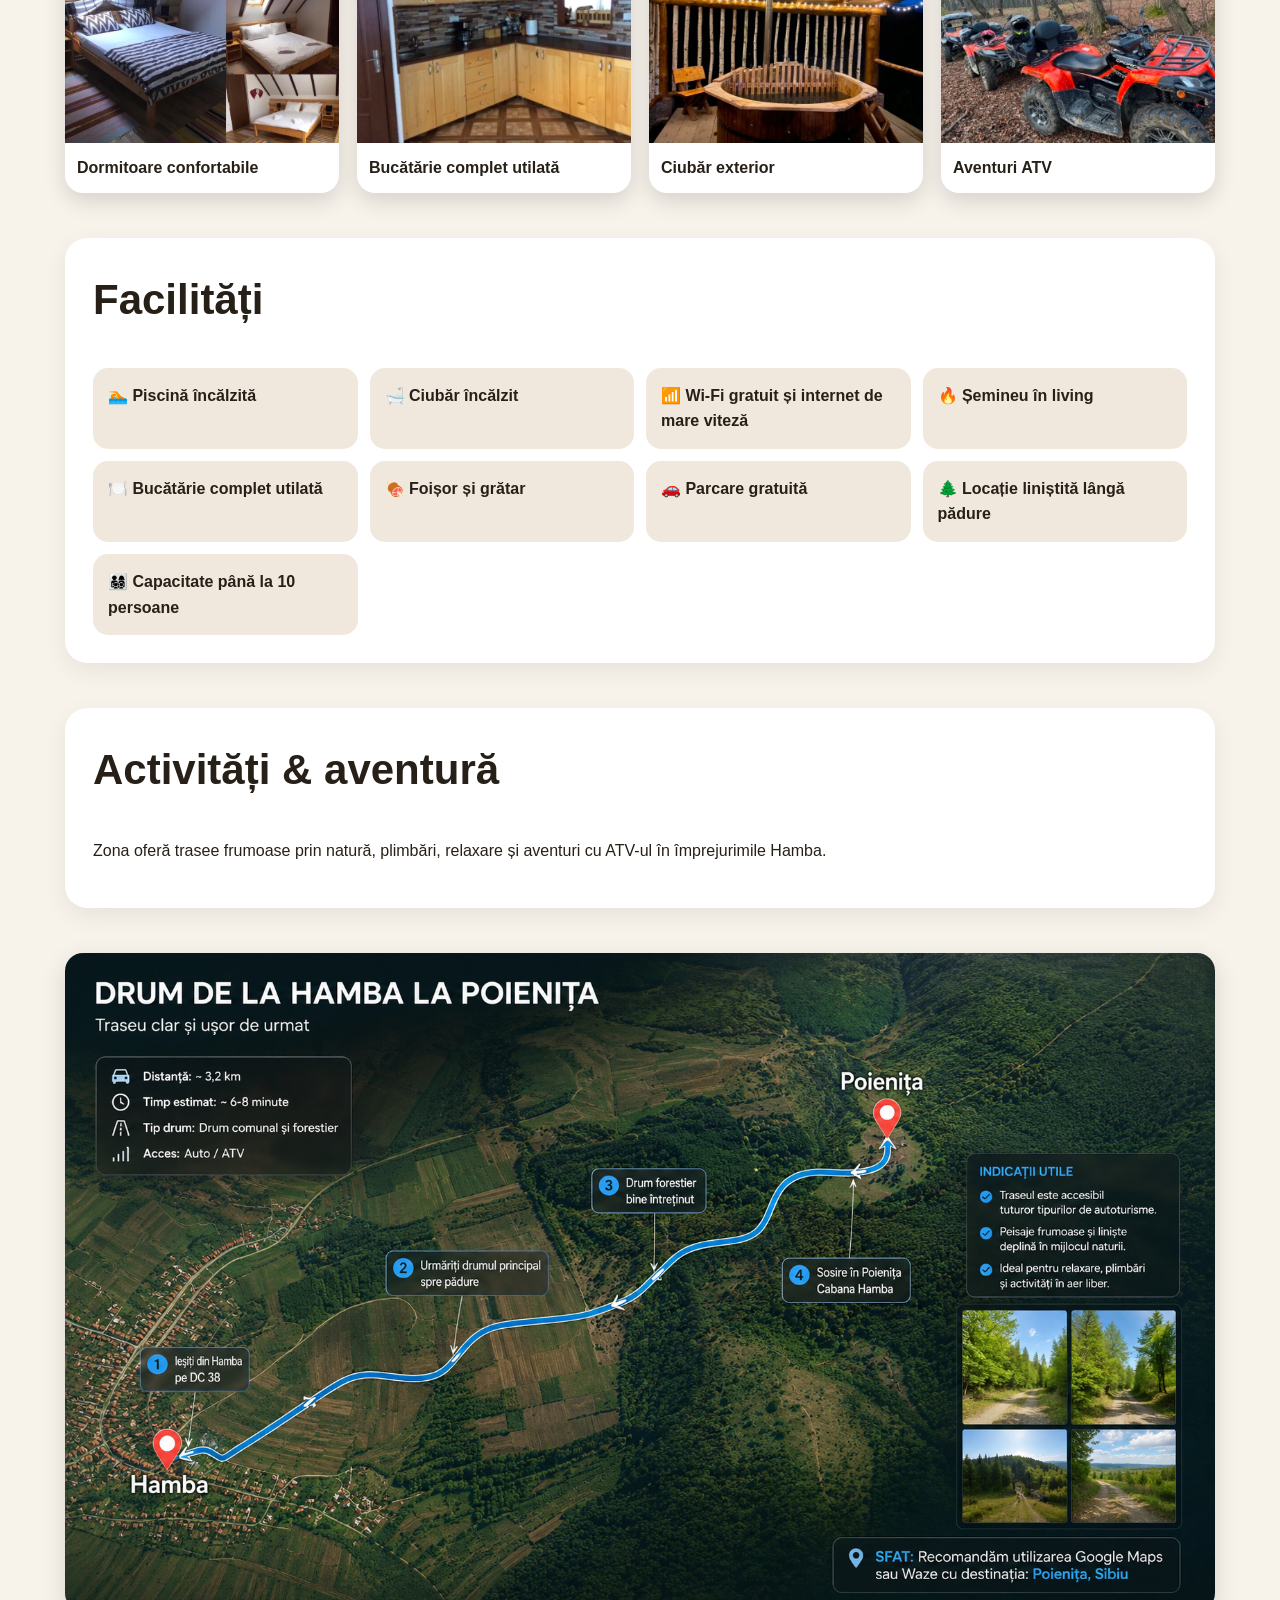
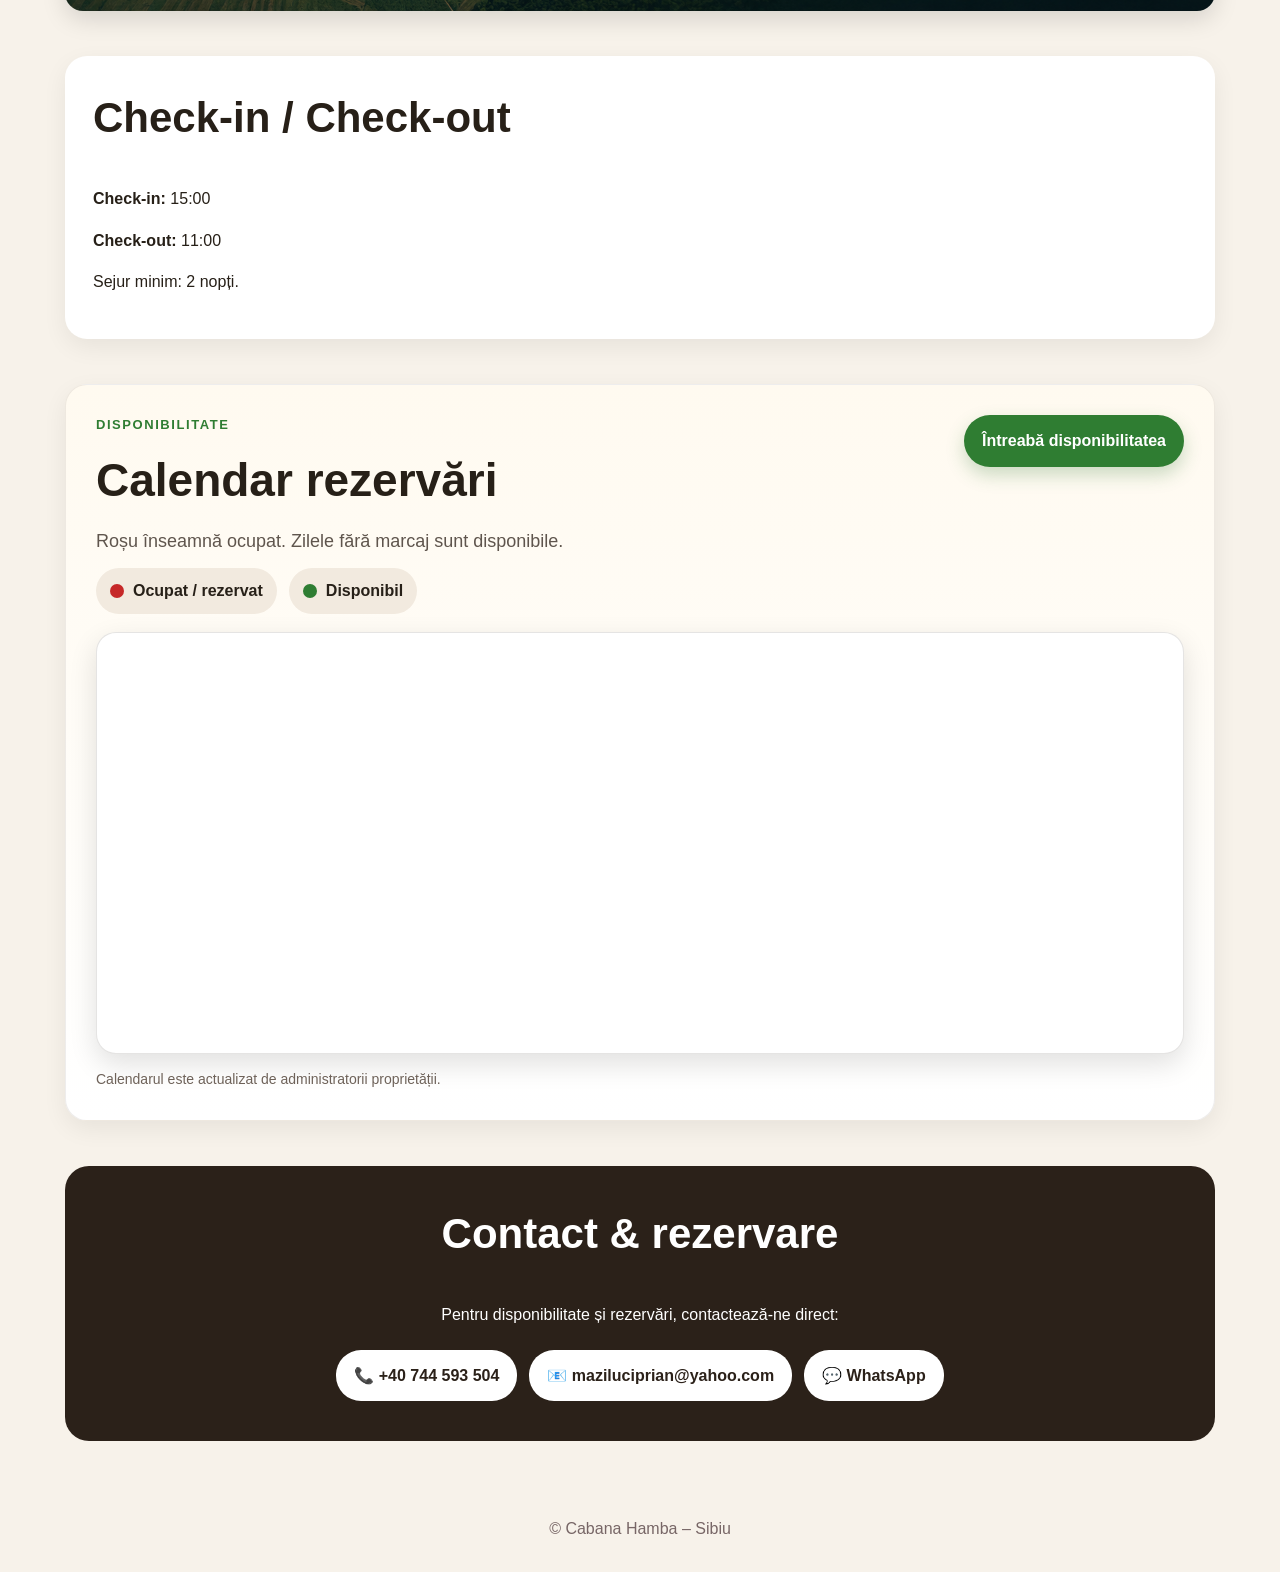
==== commit 00781137: "Add files via upload" ====
--- a/index.html
+++ b/index.html
@@ -20,7 +20,7 @@
 </style>
 
 </head><body>
-<header><b>Cabana Hamba</b><nav><a data-i18n="navGallery" href="#gallery">Galerie</a><a data-i18n="navFacilities" href="#facilities">Facilități</a><a data-i18n="navActivities" href="#activities">Activități</a><a href="#calendar">Calendar</a><a data-i18n="navContact" href="#contact">Contact</a></nav><div class="lang"><button data-lang="ro">🇷🇴 RO</button><button data-lang="en">🇬🇧 EN</button><button data-lang="de">🇩🇪 DE</button></div></header>
+<header><b>Cabana Hamba</b><nav><a data-i18n="navGallery" href="#gallery">Galerie</a><a data-i18n="navFacilities" href="#facilities">Facilități</a><a data-i18n="navActivities" href="#activities">Activități</a><a data-i18n="navCalendar" href="#calendar">Calendar</a><a data-i18n="navContact" href="#contact">Contact</a></nav><div class="lang"><button data-lang="ro">🇷🇴 RO</button><button data-lang="en">🇬🇧 EN</button><button data-lang="de">🇩🇪 DE</button></div></header>
 <section class="hero"><div><h1 data-i18n="heroTitle">Cabana Hamba – Sibiu</h1><p data-i18n="heroSubtitle">Piscină încălzită • Ciubăr • Wi‑Fi gratuit • Natură și relaxare</p><a class="btn" href="https://wa.me/40744593504" data-i18n="whatsapp">Rezervă pe WhatsApp</a></div></section>
 <main>
 <section class="card"><h2 data-i18n="introTitle">Locul ideal pentru familie și prieteni</h2><p data-i18n="introText">Cabana Hamba oferă confort, intimitate și relaxare lângă Sibiu, cu piscină încălzită, ciubăr, șemineu, living spațios, bucătărie complet utilată și internet de mare viteză.</p></section>
@@ -41,16 +41,26 @@
 <section class="route"><img src="route-map.png" onerror="this.style.display='none'"></section>
 <section class="card"><h2 data-i18n="rulesTitle">Check-in / Check-out</h2><p><b data-i18n="checkin">Check-in:</b> 15:00</p><p><b data-i18n="checkout">Check-out:</b> 11:00</p><p data-i18n="minStay">Sejur minim: 2 nopți.</p></section>
 
-<section id="calendar" class="card">
-<h2>Calendar disponibilitate / Availability calendar / Verfügbarkeitskalender</h2>
-<p>
-<strong>RO:</strong> Verifică rapid perioadele ocupate și libere.<br>
-<strong>EN:</strong> Quickly check booked and available dates.<br>
-<strong>DE:</strong> Prüfe schnell belegte und freie Termine.
-</p>
-<div class="calendar-wrapper">
-<iframe src="https://calendar.google.com/calendar/embed?src=104c96f9235f1b1cd6613fd85fffd85c7b160edade5811dea3d9844e6ad85a69%40group.calendar.google.com&ctz=Europe%2FBerlin" style="border: 0" width="800" height="600" frameborder="0" scrolling="no"></iframe>
-</div>
+<section id="calendar" class="card calendar-card">
+  <div class="calendar-header">
+    <div>
+      <p class="eyebrow" data-i18n="calendarEyebrow">Disponibilitate</p>
+      <h2 data-i18n="calendarTitle">Calendar rezervări</h2>
+      <p class="calendar-subtitle" data-i18n="calendarText">Roșu înseamnă ocupat. Zilele fără marcaj sunt disponibile.</p>
+    </div>
+    <a class="calendar-cta" href="https://wa.me/40744593504" data-i18n="calendarCta">Întreabă disponibilitatea</a>
+  </div>
+
+  <div class="availability-legend">
+    <span class="legend-item booked"><b></b><span data-i18n="legendBooked">Ocupat / rezervat</span></span>
+    <span class="legend-item free"><b></b><span data-i18n="legendFree">Disponibil</span></span>
+  </div>
+
+  <div class="calendar-frame">
+    <iframe src="https://calendar.google.com/calendar/embed?src=104c96f9235f1b1cd6613fd85fffd85c7b160edade5811dea3d9844e6ad85a69%40group.calendar.google.com&ctz=Europe%2FBerlin" style="border:0" width="100%" height="420" frameborder="0" scrolling="no"></iframe>
+  </div>
+
+  <p class="calendar-small" data-i18n="calendarNote">Calendarul este actualizat de administratorii proprietății.</p>
 </section>
 
 <section id="contact" class="contact"><h2 data-i18n="contactTitle">Contact & rezervare</h2><p data-i18n="contactText">Pentru disponibilitate și rezervări, contactează-ne direct:</p><a href="tel:+40744593504">📞 +40 744 593 504</a><a href="mailto:maziluciprian@yahoo.com">📧 maziluciprian@yahoo.com</a><a href="https://wa.me/40744593504">💬 WhatsApp</a></section>
@@ -67,4 +77,58 @@
     });
 });
 </script>
+
+<script>
+(function(){
+const calendarTranslations={
+ro:{
+  navCalendar:"Calendar",
+  calendarEyebrow:"Disponibilitate",
+  calendarTitle:"Calendar rezervări",
+  calendarText:"Roșu înseamnă ocupat. Zilele fără marcaj sunt disponibile.",
+  legendBooked:"Ocupat / rezervat",
+  legendFree:"Disponibil",
+  calendarCta:"Întreabă disponibilitatea",
+  calendarNote:"Calendarul este actualizat de administratorii proprietății."
+},
+en:{
+  navCalendar:"Calendar",
+  calendarEyebrow:"Availability",
+  calendarTitle:"Booking calendar",
+  calendarText:"Red means booked. Days without a mark are available.",
+  legendBooked:"Booked / unavailable",
+  legendFree:"Available",
+  calendarCta:"Ask availability",
+  calendarNote:"The calendar is updated by the property managers."
+},
+de:{
+  navCalendar:"Kalender",
+  calendarEyebrow:"Verfügbarkeit",
+  calendarTitle:"Buchungskalender",
+  calendarText:"Rot bedeutet belegt. Tage ohne Markierung sind verfügbar.",
+  legendBooked:"Besetzt / reserviert",
+  legendFree:"Frei",
+  calendarCta:"Verfügbarkeit anfragen",
+  calendarNote:"Der Kalender wird von den Verwaltern der Unterkunft aktualisiert."
+}
+};
+function applyCalendarLanguage(lang){
+  const d=calendarTranslations[lang]||calendarTranslations.ro;
+  Object.keys(d).forEach(key=>{
+    document.querySelectorAll('[data-i18n="'+key+'"]').forEach(el=>{el.textContent=d[key];});
+  });
+}
+function currentLang(){
+  const active=document.querySelector("[data-lang].active");
+  return (active&&active.dataset.lang)||localStorage.getItem("cabanaLang")||document.documentElement.lang||"ro";
+}
+document.addEventListener("DOMContentLoaded",function(){
+  applyCalendarLanguage(currentLang());
+  document.querySelectorAll("[data-lang]").forEach(btn=>{
+    btn.addEventListener("click",()=>setTimeout(()=>applyCalendarLanguage(btn.dataset.lang),150));
+  });
+});
+})();
+</script>
+
 </body></html>
--- a/style.css
+++ b/style.css
@@ -1,4 +1,4 @@
-body{margin:0;font-family:Arial,Helvetica,sans-serif;background:#f7f2ea;color:#272018;line-height:1.6}header{position:sticky;top:0;z-index:10;background:white;display:flex;gap:16px;align-items:center;justify-content:space-between;padding:14px 5%;box-shadow:0 2px 10px #0002}header b{font-size:22px}nav{display:flex;gap:14px;flex-wrap:wrap}nav a{text-decoration:none;color:#272018;font-weight:700}.lang button{border:1px solid #ccc;background:white;padding:8px 10px;border-radius:20px;font-weight:800}.lang button.active{background:#2b2119;color:white}.hero{min-height:70vh;background:linear-gradient(#0005,#0006),url('assets/hero-pool.jpg') center/cover;display:grid;place-items:center;text-align:center;color:white;padding:30px}.hero h1{font-size:clamp(38px,7vw,78px);margin:0}.hero p{font-size:clamp(18px,3vw,28px)}.btn,.contact a{display:inline-block;background:#2f7d32;color:white;padding:13px 18px;border-radius:25px;text-decoration:none;font-weight:800;margin:6px}main{width:min(1150px,92%);margin:auto}section{margin:45px 0}.card{background:white;border-radius:22px;padding:28px;box-shadow:0 8px 25px #0001}h2{font-size:clamp(28px,4vw,42px);margin-top:0}.gallery{display:grid;grid-template-columns:repeat(auto-fit,minmax(240px,1fr));gap:18px}.gallery figure{margin:0;background:white;border-radius:18px;overflow:hidden;box-shadow:0 8px 22px #0002}.gallery img{width:100%;height:230px;object-fit:cover;display:block}.gallery figcaption{padding:12px;font-weight:800}.features{display:grid;grid-template-columns:repeat(auto-fit,minmax(240px,1fr));gap:12px}.features div{background:#f0e8dc;border-radius:15px;padding:15px;font-weight:700}.route{display:grid;grid-template-columns:repeat(auto-fit,minmax(280px,1fr));gap:18px}.route img{width:100%;border-radius:18px;box-shadow:0 8px 24px #0002}.contact{text-align:center;background:#2b2119;color:white;border-radius:24px;padding:34px}.contact a{background:white;color:#2b2119}footer{text-align:center;padding:30px;color:#766}@media(max-width:760px){header{flex-direction:column;align-items:flex-start}.lang{align-self:flex-end}}.gallery img{
+body{margin:0;font-family:Arial,Helvetica,sans-serif;background:#f7f2ea;color:#272018;line-height:1.6}header{position:sticky;top:0;z-index:10;background:white;display:flex;gap:16px;align-items:center;justify-content:space-between;padding:14px 5%;box-shadow:0 2px 10px #0002}header b{font-size:22px}nav{display:flex;gap:14px;flex-wrap:wrap}nav a{text-decoration:none;color:#272018;font-weight:700}.lang button{border:1px solid #ccc;background:white;padding:8px 10px;border-radius:20px;font-weight:800}.lang button.active{background:#2b2119;color:white}.hero{min-height:70vh;background:linear-gradient(#0005,#0006),url('hero-pool.jpg') center/cover;display:grid;place-items:center;text-align:center;color:white;padding:30px}.hero h1{font-size:clamp(38px,7vw,78px);margin:0}.hero p{font-size:clamp(18px,3vw,28px)}.btn,.contact a{display:inline-block;background:#2f7d32;color:white;padding:13px 18px;border-radius:25px;text-decoration:none;font-weight:800;margin:6px}main{width:min(1150px,92%);margin:auto}section{margin:45px 0}.card{background:white;border-radius:22px;padding:28px;box-shadow:0 8px 25px #0001}h2{font-size:clamp(28px,4vw,42px);margin-top:0}.gallery{display:grid;grid-template-columns:repeat(auto-fit,minmax(240px,1fr));gap:18px}.gallery figure{margin:0;background:white;border-radius:18px;overflow:hidden;box-shadow:0 8px 22px #0002}.gallery img{width:100%;height:230px;object-fit:cover;display:block}.gallery figcaption{padding:12px;font-weight:800}.features{display:grid;grid-template-columns:repeat(auto-fit,minmax(240px,1fr));gap:12px}.features div{background:#f0e8dc;border-radius:15px;padding:15px;font-weight:700}.route{display:grid;grid-template-columns:repeat(auto-fit,minmax(280px,1fr));gap:18px}.route img{width:100%;border-radius:18px;box-shadow:0 8px 24px #0002}.contact{text-align:center;background:#2b2119;color:white;border-radius:24px;padding:34px}.contact a{background:white;color:#2b2119}footer{text-align:center;padding:30px;color:#766}@media(max-width:760px){header{flex-direction:column;align-items:flex-start}.lang{align-self:flex-end}}.gallery img{
     cursor:pointer;
     transition:0.3s;
 }
@@ -26,12 +26,109 @@
     border-radius:10px;
 }
 
-.calendar-wrapper iframe{
- width:100%;
- height:450px;
- border:0;
- display:block;
+
+/* Professional availability calendar */
+.calendar-card{
+  padding:0;
+  overflow:hidden;
+  background:linear-gradient(180deg,#fffaf0 0%,#ffffff 100%);
+  border:1px solid rgba(43,33,25,.08);
+}
+.calendar-header{
+  display:flex;
+  justify-content:space-between;
+  gap:24px;
+  align-items:flex-start;
+  padding:30px 30px 12px;
+}
+.eyebrow{
+  text-transform:uppercase;
+  letter-spacing:.12em;
+  font-size:13px;
+  font-weight:900;
+  color:#2f7d32;
+  margin:0 0 8px;
+}
+.calendar-header h2{
+  margin:0;
+  font-size:clamp(30px,4vw,46px);
+}
+.calendar-subtitle{
+  margin:10px 0 0;
+  color:#5f554d;
+  font-size:18px;
+}
+.calendar-cta{
+  background:#2f7d32;
+  color:#fff;
+  text-decoration:none;
+  font-weight:900;
+  padding:13px 18px;
+  border-radius:999px;
+  white-space:nowrap;
+  box-shadow:0 8px 18px rgba(47,125,50,.25);
+}
+.availability-legend{
+  display:flex;
+  gap:12px;
+  flex-wrap:wrap;
+  padding:0 30px 18px;
+}
+.legend-item{
+  display:inline-flex;
+  align-items:center;
+  gap:9px;
+  background:#f2eadf;
+  border-radius:999px;
+  padding:10px 14px;
+  font-weight:900;
+}
+.legend-item b{
+  width:14px;
+  height:14px;
+  border-radius:50%;
+  display:inline-block;
+}
+.legend-item.booked b{background:#c62828;}
+.legend-item.free b{background:#2e7d32;}
+.calendar-frame{
+  margin:0 30px;
+  border-radius:20px;
+  overflow:hidden;
+  border:1px solid rgba(43,33,25,.12);
+  box-shadow:0 10px 28px rgba(0,0,0,.12);
+  background:#fff;
+}
+.calendar-frame iframe{
+  width:100%;
+  height:420px;
+  border:0;
+  display:block;
+}
+.calendar-small{
+  margin:14px 30px 30px;
+  color:#6e6259;
+  font-size:14px;
 }
 @media(max-width:760px){
- .calendar-wrapper iframe{height:380px;}
+  .calendar-header{
+    flex-direction:column;
+    padding:24px 18px 10px;
+  }
+  .calendar-cta{
+    width:100%;
+    text-align:center;
+  }
+  .availability-legend{
+    padding:0 18px 14px;
+  }
+  .calendar-frame{
+    margin:0 18px;
+  }
+  .calendar-frame iframe{
+    height:360px;
+  }
+  .calendar-small{
+    margin:12px 18px 24px;
+  }
 }
